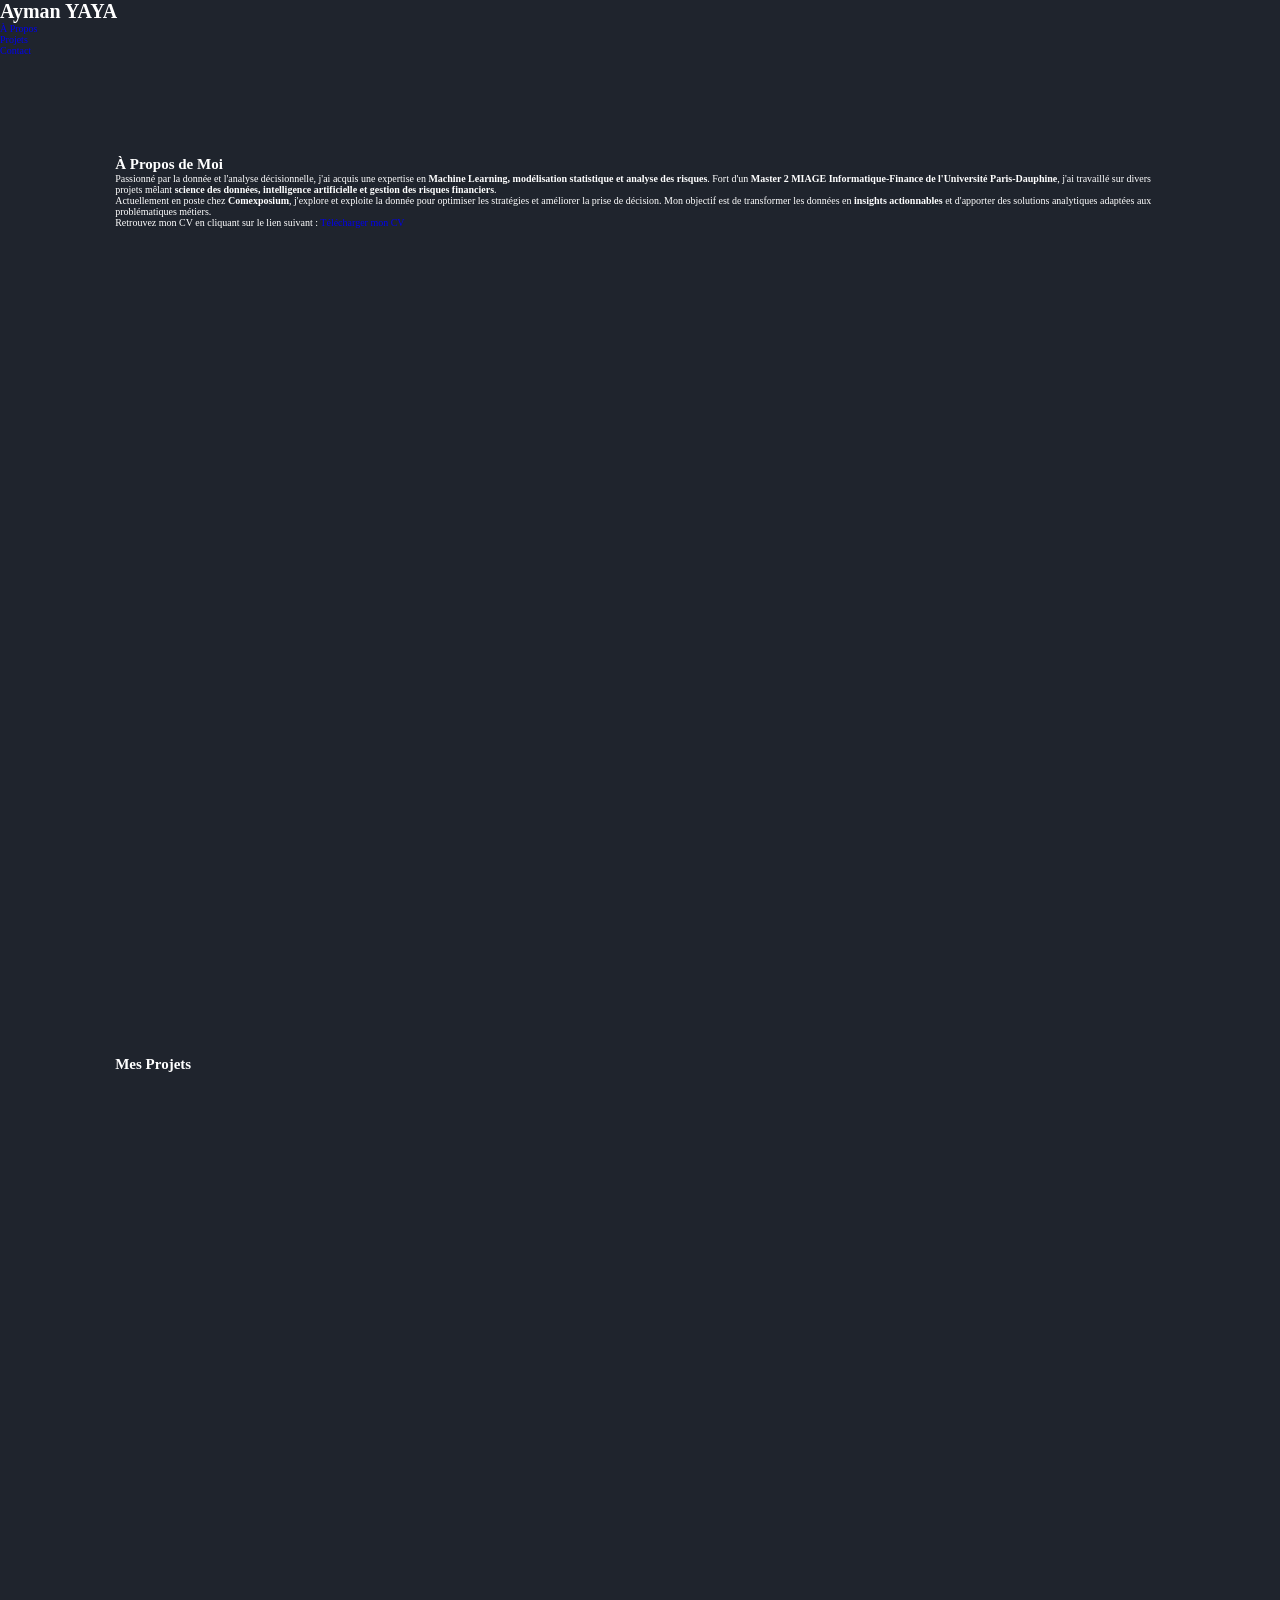
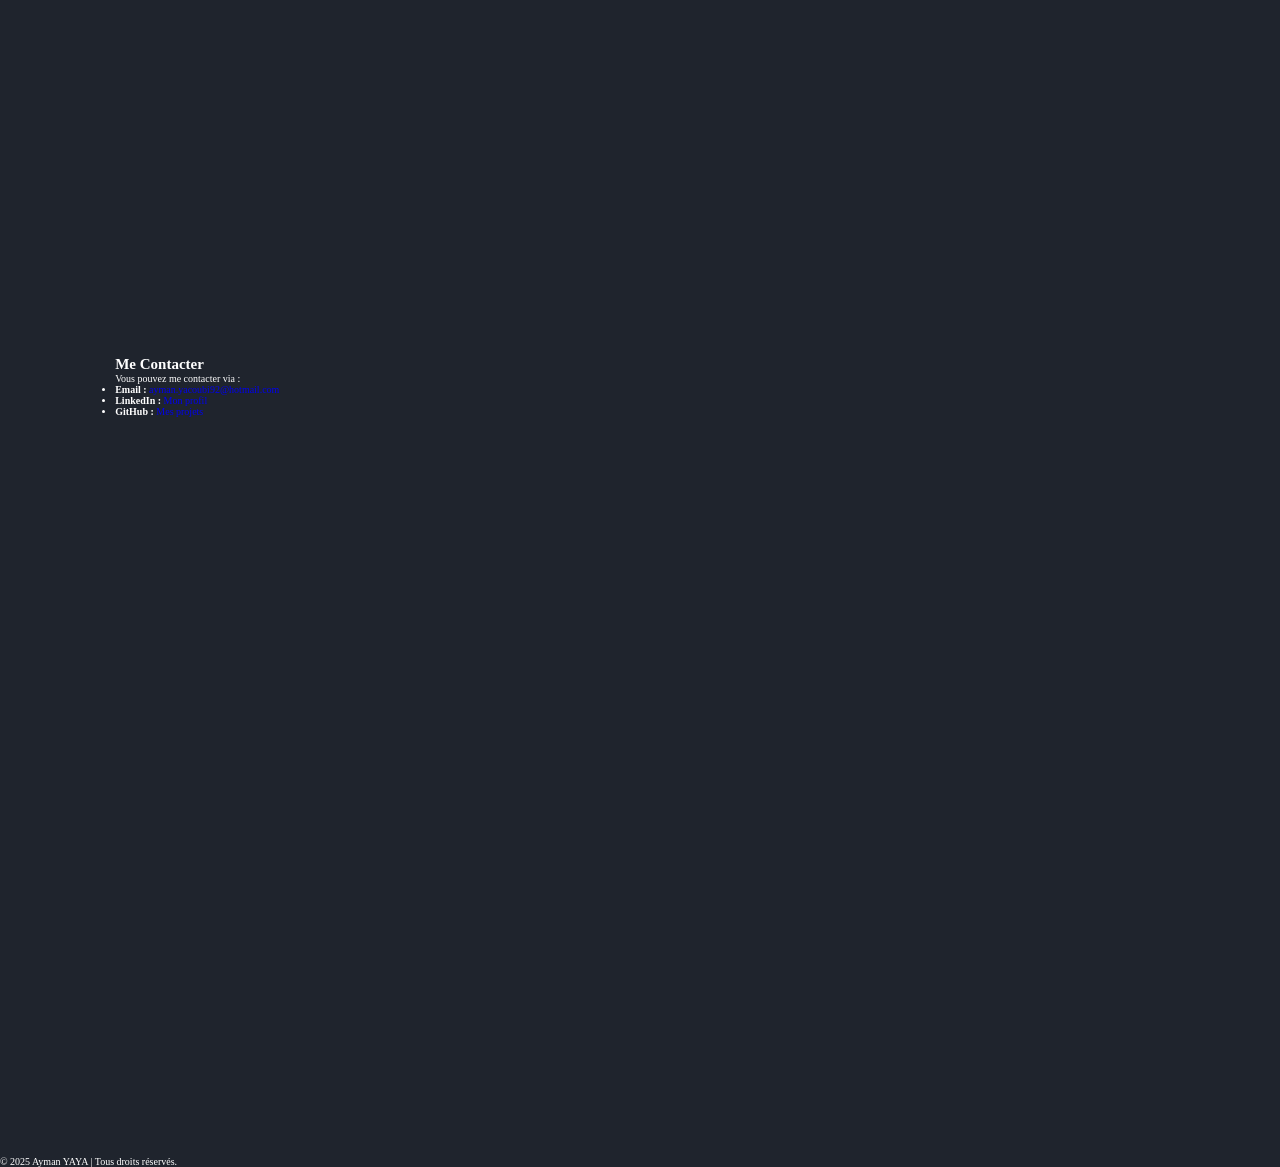
==== index.html @ 0bb65480 "ok" ====
<!DOCTYPE html>
<html lang="fr">
<head>
    <meta charset="UTF-8">
    <meta name="viewport" content="width=device-width, initial-scale=1.0">
    <title>Portfolio - Ayman YAYA</title>
    <link rel="stylesheet" href="style.css">
</head>
<body>

    <!-- En-tête -->
    <header>
        <h1>Ayman YAYA</h1>
        <nav>
            <ul>
                <li><a href="#about">À Propos</a></li>
                <li><a href="#projects">Projets</a></li>
                <li><a href="#contact">Contact</a></li>
            </ul>
        </nav>
    </header>

   <!-- Section À Propos -->
<section id="about">
    <h2>À Propos de Moi</h2>
    <p>
        Passionné par la donnée et l'analyse décisionnelle, j'ai acquis une expertise en 
        <strong>Machine Learning, modélisation statistique et analyse des risques</strong>. 
        Fort d'un <strong>Master 2 MIAGE Informatique-Finance de l'Université Paris-Dauphine</strong>, 
        j'ai travaillé sur divers projets mêlant 
        <strong>science des données, intelligence artificielle et gestion des risques financiers</strong>.
    </p>
    <p>
        Actuellement en poste chez <strong>Comexposium</strong>, j'explore et exploite la donnée pour 
        optimiser les stratégies et améliorer la prise de décision.
        Mon objectif est de transformer les données en <strong>insights actionnables</strong> et 
        d'apporter des solutions analytiques adaptées aux problématiques métiers.
    </p>
    <p>Retrouvez mon CV en cliquant sur le lien suivant :
        <a href="assets/cv/RESUME Risk Finance AYMAN.pdf" target="_blank">Télécharger mon CV</a>
    </p>
     
</section>


    <!-- Section Projets -->
    <section id="projects">
        <h2>Mes Projets</h2>
        <div class="projects-container" id="projects-list">
            <!-- Les projets seront ajoutés dynamiquement via script.js -->
        </div>
    </section>

    <!-- Section Contact -->
    <section id="contact">
        <h2>Me Contacter</h2>
        <p>Vous pouvez me contacter via :</p>
        <ul>
            <li><strong>Email :</strong> <a href="mailto:ayman.yaya@example.com">ayman.yacoubi92@hotmail.com</a></li>
            <li><strong>LinkedIn :</strong> <a href="https://www.linkedin.com/in/yayaa" target="_blank">Mon profil</a></li>
            <li><strong>GitHub :</strong> <a href="https://github.com/AymanYAYA" target="_blank">Mes projets</a></li>
        </ul>
    </section>

    <!-- Pied de page -->
    <footer>
        <p>© 2025 Ayman YAYA | Tous droits réservés.</p>
    </footer>

    <script src="script.js"></script>
</body>
</html>
---- style.css ----
*{
    box-sizing: border-box;
    margin: 0;
    padding: 0;
    text-decoration: none;
    scroll-behavior: smooth;
}



:root{
    --bg-color:#1f242d;
    --second-bg-color:#323946;
    --text-color:#fff;
    --main-color:#0ef;
}

html{
    font-size: 62.5%;
    overflow-x: hidden;
}

body{
    background: var(--bg-color);
    color: var(--text-color);
}

section{
    min-height: 100vh;
    padding: 10rem 9% 2rem;
}

.header{
    position: fixed;
    top:0;
    left: 0;
    width: 100%;
    padding: 2rem 9%;
    background: var(--bg-color);
    display: flex;
    justify-content: space-between;
    align-items: center;
    z-index: 100;
}

.header.sticky{
    border-bottom: .1rem solid rgba(0,0,0,.2);
}

.logo{
    font-size: 2.5rem;
    color: var(--text-color);
    font-weight: 600;
    cursor: default;
}

.navbar a{
    font-size: 1.7rem;
    color: var(--text-color);
    margin-left: 4rem;
    transition: .3s;
}

.navbar a:hover,
.navbar a.active{
    color: var(--main-color);
}

#menu-icon{
    font-size: 3.6rem;
    color:var(--text-color);
    display: none;
    cursor: pointer;
}

.home{
    display: flex;
    justify-content: center;
    align-items: center;
}

.home-img img{
    width: 35vw;
}

.home-content h3 {
    font-size: 3.2rem;
    font-weight: 700;
}

.home-content h3:nth-of-type(2) {
    margin-bottom: 2rem;
}

.home-content h1 {
    font-size: 5.6rem;
    font-weight: 700;
    line-height: 1.3;
    color: #0ef;
}

span{
    color: var(--main-color);
}

.home-content p{
    font-size: 1.6rem;
}

.social-media a
{
    display: inline-flex;
    justify-content: center;
    align-items: center;
    width: 4rem;
    height: 4rem;
    width: 4rem;
    height: 4rem;
    background: transparent;
    border: .2rem solid var(--main-color);
    border-radius: 50%;
    font-size: 2rem;
    color: var(--main-color);
    margin: 3rem 1.5rem 3rem 0;
}
.social-media a box-icon{
    color: var(--main-color);
}

.social-media a:hover{
    background-color: var(--main-color);
    color: var(--second-bg-color);
    box-shadow: 0 0 1rem var(--main-color);
}

.btn{
    display: inline-block;
    padding: 1rem 2.8rem;
    background: var(--main-color);
    border-radius: 4rem;
    box-shadow: 0 0 1rem var(--main-color);
    font-size: 1.6rem;
    color: var(--second-bg-color);
    letter-spacing: .1rem;
    font-weight: 600;
    transition: 0.5s ease;
}

.btn:hover{
    box-shadow: none;
}

.about{
    display: flex;
    justify-content: center;
    align-items: center;
    gap: 2rem;
    background: var(--second-bg-color);
}

.about-img img{
    width: 35vw;
}

.heading{
    text-align: center;
    font-size: 4.5rem;
}

.about-content h2{
    text-align: left;
    line-height: 1.2;
}

.about-content h3{
    font-size: 2.6rem;
}

.about-content p{
font-size: 1.6rem;
margin: 2rem 0 3rem;
}

.services-container{
    display: flex;
    justify-content: center;
    align-items: center;
    flex-wrap: wrap;
    gap: 2rem;
}

.services-container .services-box{
    flex: 1 1 30rem;
    background: var(--second-bg-color);
    padding: 3rel 2rem 4rem;
    border-radius: 2rem;
    text-align: center;
    border: .2rem solid var(--bg-color);
    transition: .5s ease;
}

.services-container .services-box:hover{
border-color:var(--main-color) ;
transform: scale(1.02);
}


.services-box i{
    font-size: 7rem;
    color: var(--main-color);
    
}

.services-box h3{
    font-size: 2.6rem;
}

.services-box p{
    font-size: 1.6rem;
    margin: 1rem 0 3rem;
}

.portfolio {
    background: var(--second-bg-color);
display: flex;
justify-content: center;
align-items: center;flex-direction: column;
}
.portfolio-item {

    margin-bottom: 60px;

  
}
.pdf-link {
    color: #3498db; /* Couleur bleue */
}




.portfolio h2{
    margin-bottom: 4rem;
}

.portfolio-container{
    display: flex;
    text-align: center;
    justify-content: center;
    align-items: center;
    flex-direction: column;
    font-family: 'Times New Roman';
    font-size: 16px;
    width: 750px;
    
    
}

.portfolio-container .text-project{

    font-size: 50px;
    
    
}

.portfolio-container .portfolio-box{
    position: relative;
    border-radius: 2rem;
    box-shadow: 0 0 1rem var(--bg-color);
    overflow: hidden;
    display: flex;
}

.portfolio-box img{
    width: 100%;
    transition: .5s ease;
}

.portfolio-box:hover img{
    transform: scale(1.1);
}

.portfolio-box .portfolio-layer{
    position: absolute;
    bottom: 0;
    left:0;
    width: 100%;
    height: 100%;
    background: linear-gradient(rgba(0,0,0,.1),var(--main-color));
    display: flex;
    justify-content: center;
    align-items: center;
    flex-direction: column;
    text-align: center;
    padding: 0 4rem;
    transform: translateY(100%);
    transition: .5s ease;
}

.portfolio-box:hover .portfolio-layer{
    transform: translateY(0);
}

.portfolio-layer h4{
font-size: 3rem;
}

.portfolio-layer p {
    font-size: 1.5rem;
    margin: .3rem 0 1rem ;
}

.portfolio-layer a {
    display: inline-flex;
    justify-content: center;
    align-items: center;
    width: 5rem;
    height: 5rem;
    background: var(--text-color);
    border-radius: 50%;
}

.portfolio-layer a i{
    font-size: 2rem;
    color: var(--second-bg-color);
}



.contact h2{
    margin-bottom: 3rem;
}

.contact form{
    max-width: 100rem;
    margin: 1rem auto;
    text-align: center;
    margin-bottom: 3rem;
}

.contact form .input-box{
    display: flex;
    justify-content: space-between;
    flex-wrap: wrap;
    flex-direction: row;

}

.input-box .input-space{
    width: 49%;
    height: 100%;
    margin-bottom: 1rem;
    margin: 1px;
}
/* .error{
    border:solid 1px #e62525;
} */
.input-box .input-space .item{
   width: 100%;  
   margin-left: 0px;
   border:solid 1px #0ef;
}
.input-box textarea{
   border:solid 1px #0ef;

}

.input-space .item.error{
    border-color: #e62525;
}
.input-box textarea.error{
    border-color: #e62525;
}

.input-space .error .error-text{
    display: block;
}

.error-text {
    color: #e62525;
    margin: 2px;
    display: none;
}
 
/* .input-box .input-space #email,#subject,#phone,#name{
    width: 100%;  
    margin-left: 0px;
    border:solid 1px #0ef;
 } */




.contact form .input-box input,
.contact form textarea{
    width: 100%;
    padding: 1.5rem;
    font-size: 1.5rem;
    color: var(--text-color);
    background: var(--second-bg-color);
    border-radius: .8rem;
    margin: .7rem 0;
}

.contact form .input-box input{
    width: 49%;
}

.contact form textarea{
    resize: none;
}

.contact form .btn{
    margin-top:2rem ;
    cursor: pointer;
}



.footer{
    display: flex;
    justify-content: space-between;
    align-items: center;
    flex-wrap: wrap;
    padding: 2rem 9%;
    background: var(--second-bg-color);

}

.footer-text{
    font-size: 1.6rem;
}

.footer-iconTop a{
display: inline-flex;
justify-content: center;
align-items: center;
padding: .8rem;
background: var(--main-color);
border-radius: .8rem;
transition: .5s ease;
}

.footer-iconTop a:hover{
box-shadow: 0 0 1rem var(--main-color);
}


.footer-iconTop a i{
    font-size: 2.4rem;
    color: var(--second-bg-color);
}

@media (max-width: 991px) {
    .header{
        padding: 2rem 3%;
    }
    section{
        padding: 10rem 3% 2rem;
    }
    .footer{
        padding: 2rem;
    }
}

@media (max-width:768px){
    #menu-icon{
        display: block;
    }
    .navbar{
        position: absolute;
        top: 100%;
        left: 0;
        width: 100%;
        padding: 1rem 3%;
        background: var(--bg-color);
        border-top: .1rem solid rgba(0, 0, 0, .2);
        box-shadow: 0.5rem 1rem rbga(0,0,0,.2);
        display: none;
    }

    .navbar.active{
        display:block ;
    }

    .navbar a{
        display: block;
        font-size: 2rem;
        margin: 3rem 0;
    }
}

@media (max-width:600px) {
    .title-language{
        display: none;
    }
    
}

/* dada */

/* Ajout des styles pour les petits écrans (max-width: 480px) */
@media (max-width: 480px) {
    .header {
        padding: 1rem 2%;
    }
    
    .logo {
        font-size: 2rem;
    }
    
    .navbar a {
        font-size: 1.5rem;
        margin-left: 2rem;
    }
    
    #menu-icon {
        font-size: 2.8rem;
    }
    
    .home-img img {
        width: 50vw;
    }
    
    .home-content h3 {
        font-size: 2rem;
    }
    
    .home-content h1 {
        font-size: 4rem;
    }
    
    .home-content p {
        font-size: 1.4rem;
    }
    
    .social-media a {
        width: 3rem;
        height: 3rem;
        font-size: 1.4rem;
        margin: 2rem 0.5rem;
    }
    
    .btn {
        padding: 0.8rem 1.6rem;
        font-size: 1.4rem;
    }
    
    .about {
        flex-direction: column;
        text-align: center;
    }
    
    .about-img img {
        width: 70vw;
    }
    
    .services-container .services-box {
        flex: 1 1 100%;
    }
    
    .portfolio-container {
        width: 100%;
        padding: 0 1rem;
    }
    
    .portfolio-container .text-project {
        font-size: 1.8rem;
    }
    
    .portfolio-layer h4 {
        font-size: 1.8rem;
    }
    
    .portfolio-layer p {
        font-size: 1.2rem;
    }
    
    .contact form .input-box input,
    .contact form textarea {
        padding: 1rem;
    }
    
    .contact form .input-box input {
        width: 100%;
    }
    
    .footer {
        flex-direction: column;
        text-align: center;
        padding: 1.5rem 2%;
    }
    
    .footer-text {
        font-size: 1.4rem;
    }
    
    .footer-iconTop a {
        font-size: 1.8rem;
        padding: 0.6rem;
    }
}
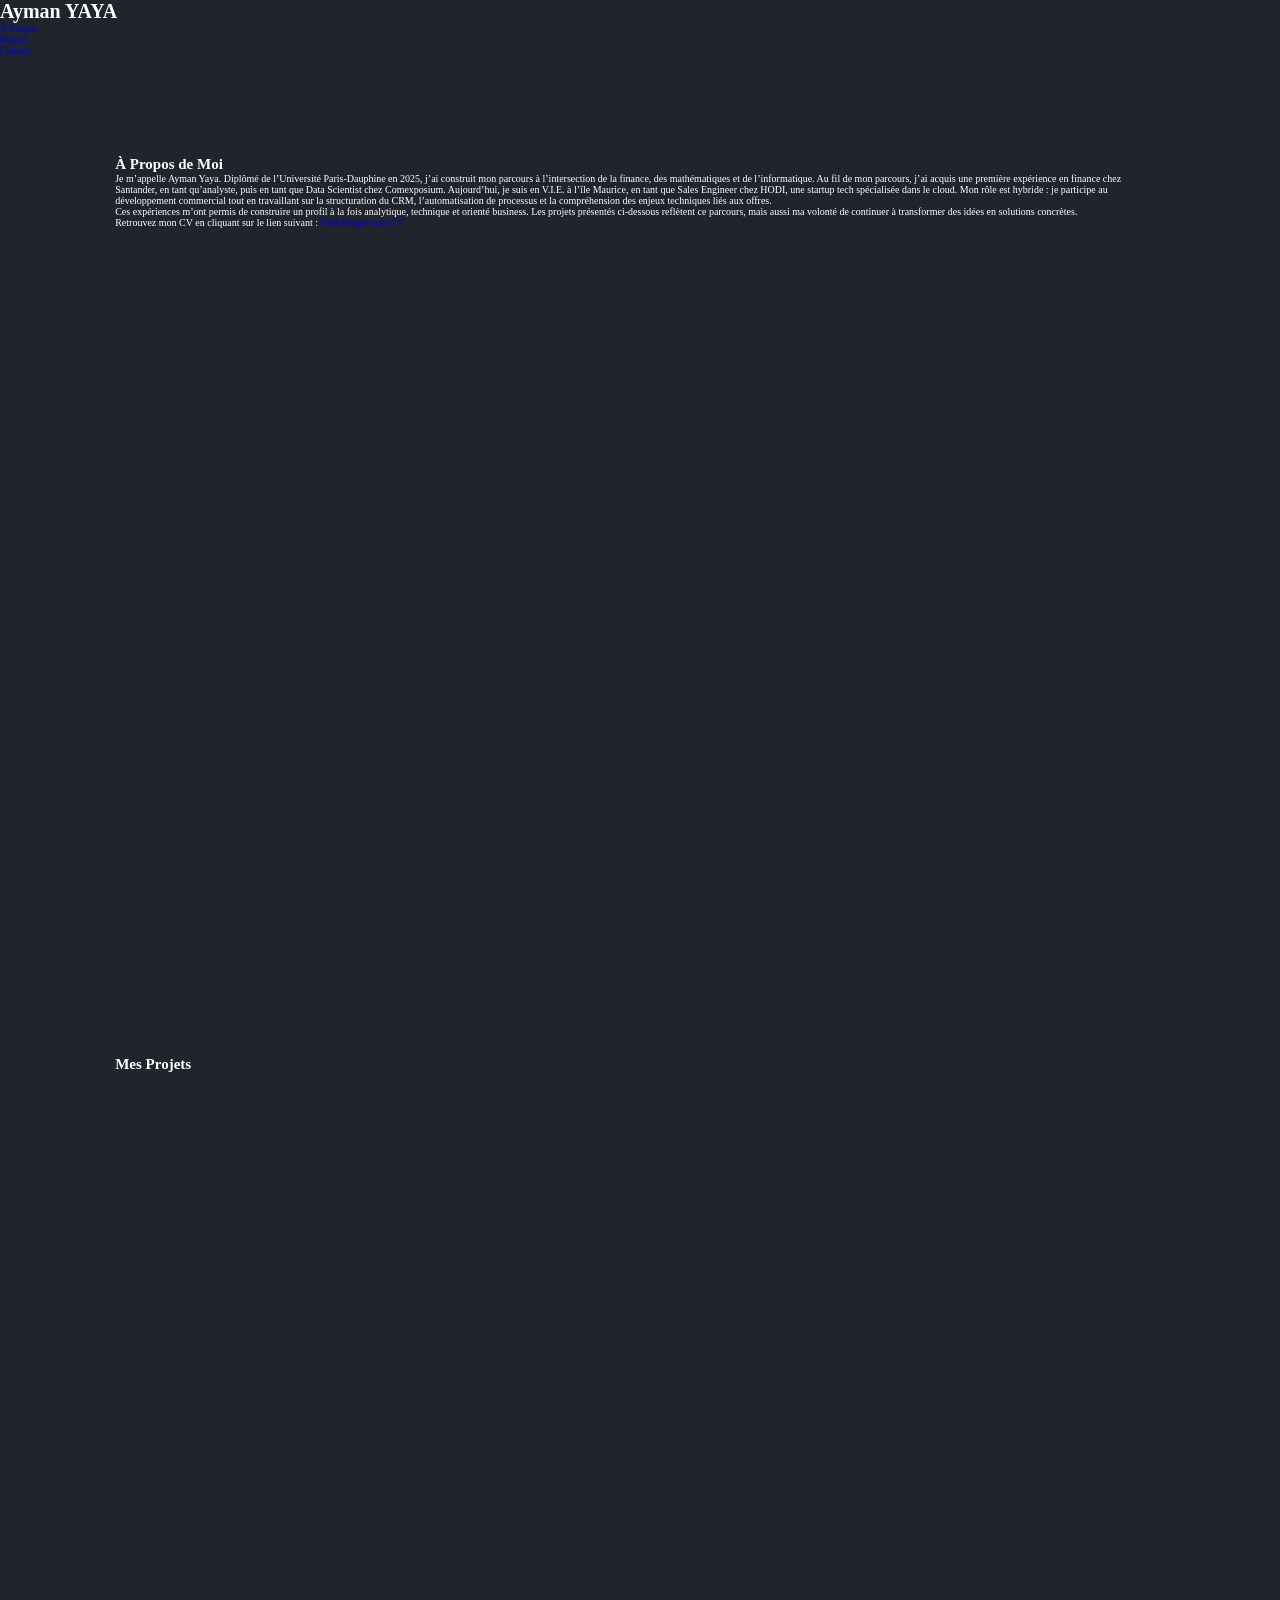
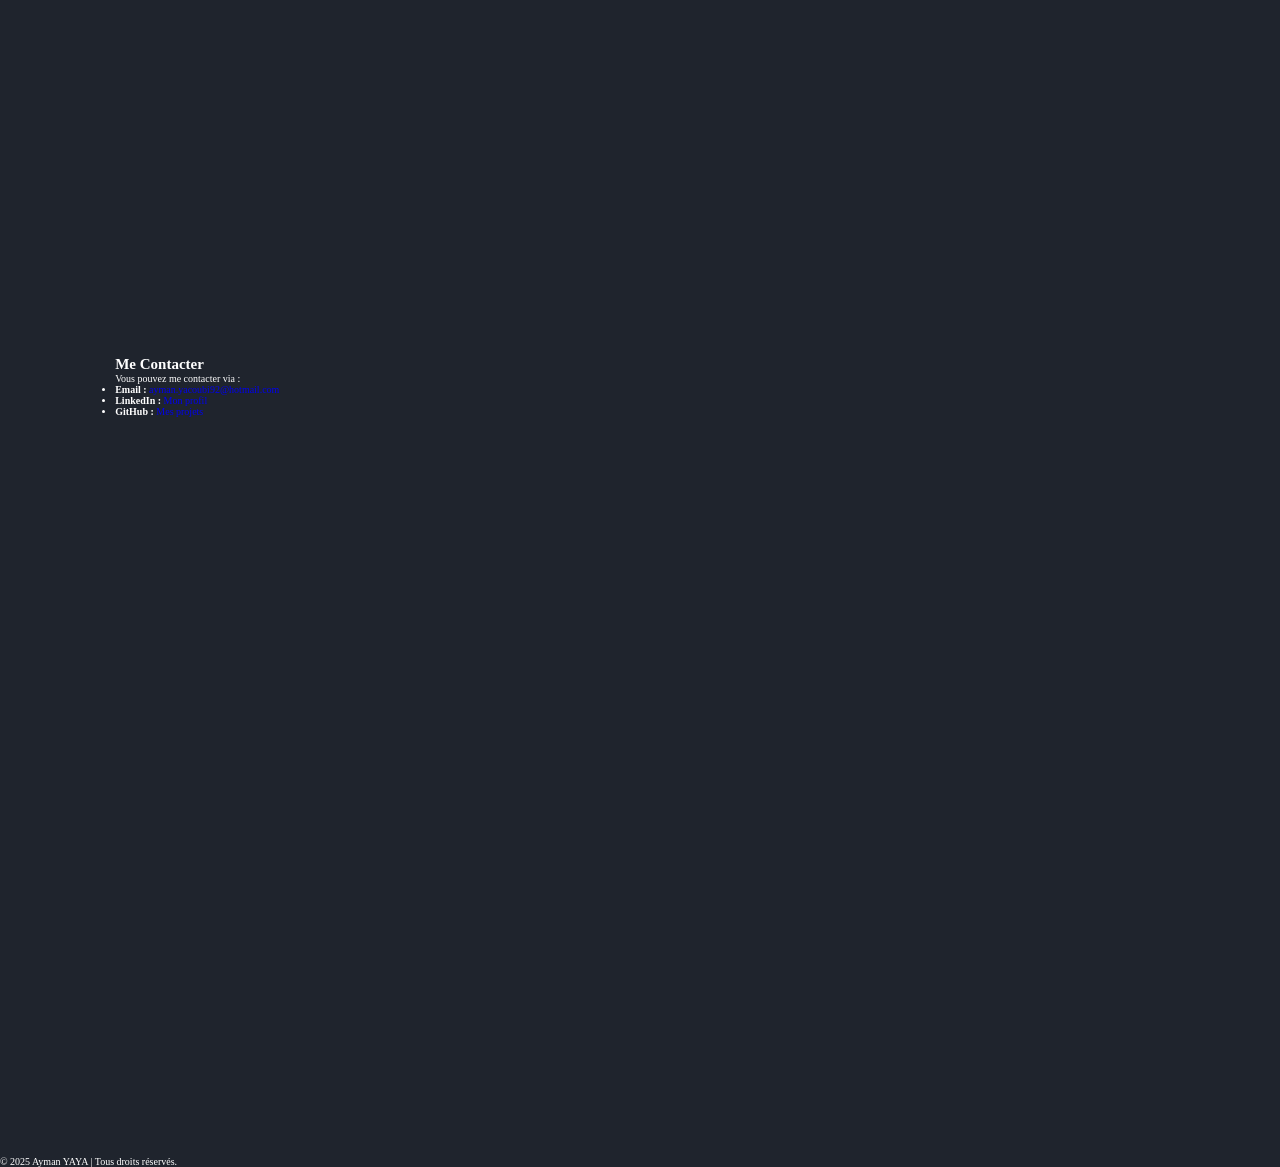
==== commit a5fbf2ba: "Revise 'About Me' section in index.html Updated personal introduction and professional experience de" ====
--- a/index.html
+++ b/index.html
@@ -24,17 +24,12 @@
 <section id="about">
     <h2>À Propos de Moi</h2>
     <p>
-        Passionné par la donnée et l'analyse décisionnelle, j'ai acquis une expertise en 
-        <strong>Machine Learning, modélisation statistique et analyse des risques</strong>. 
-        Fort d'un <strong>Master 2 MIAGE Informatique-Finance de l'Université Paris-Dauphine</strong>, 
-        j'ai travaillé sur divers projets mêlant 
-        <strong>science des données, intelligence artificielle et gestion des risques financiers</strong>.
+        Je m’appelle Ayman Yaya. Diplômé de l’Université Paris-Dauphine en 2025, j’ai construit mon parcours à l’intersection de la finance, des mathématiques et de l’informatique.
+        Au fil de mon parcours, j’ai acquis une première expérience en finance chez Santander, en tant qu’analyste, puis en tant que Data Scientist chez Comexposium.
+        Aujourd’hui, je suis en V.I.E. à l’île Maurice, en tant que Sales Engineer chez HODI, une startup tech spécialisée dans le cloud. Mon rôle est hybride : je participe au développement commercial tout en travaillant sur la structuration du CRM, l’automatisation de processus et la compréhension des enjeux techniques liés aux offres.
     </p>
     <p>
-        Actuellement en poste chez <strong>Comexposium</strong>, j'explore et exploite la donnée pour 
-        optimiser les stratégies et améliorer la prise de décision.
-        Mon objectif est de transformer les données en <strong>insights actionnables</strong> et 
-        d'apporter des solutions analytiques adaptées aux problématiques métiers.
+        Ces expériences m’ont permis de construire un profil à la fois analytique, technique et orienté business. Les projets présentés ci-dessous reflètent ce parcours, mais aussi ma volonté de continuer à transformer des idées en solutions concrètes.
     </p>
     <p>Retrouvez mon CV en cliquant sur le lien suivant :
         <a href="assets/cv/RESUME Risk Finance AYMAN.pdf" target="_blank">Télécharger mon CV</a>
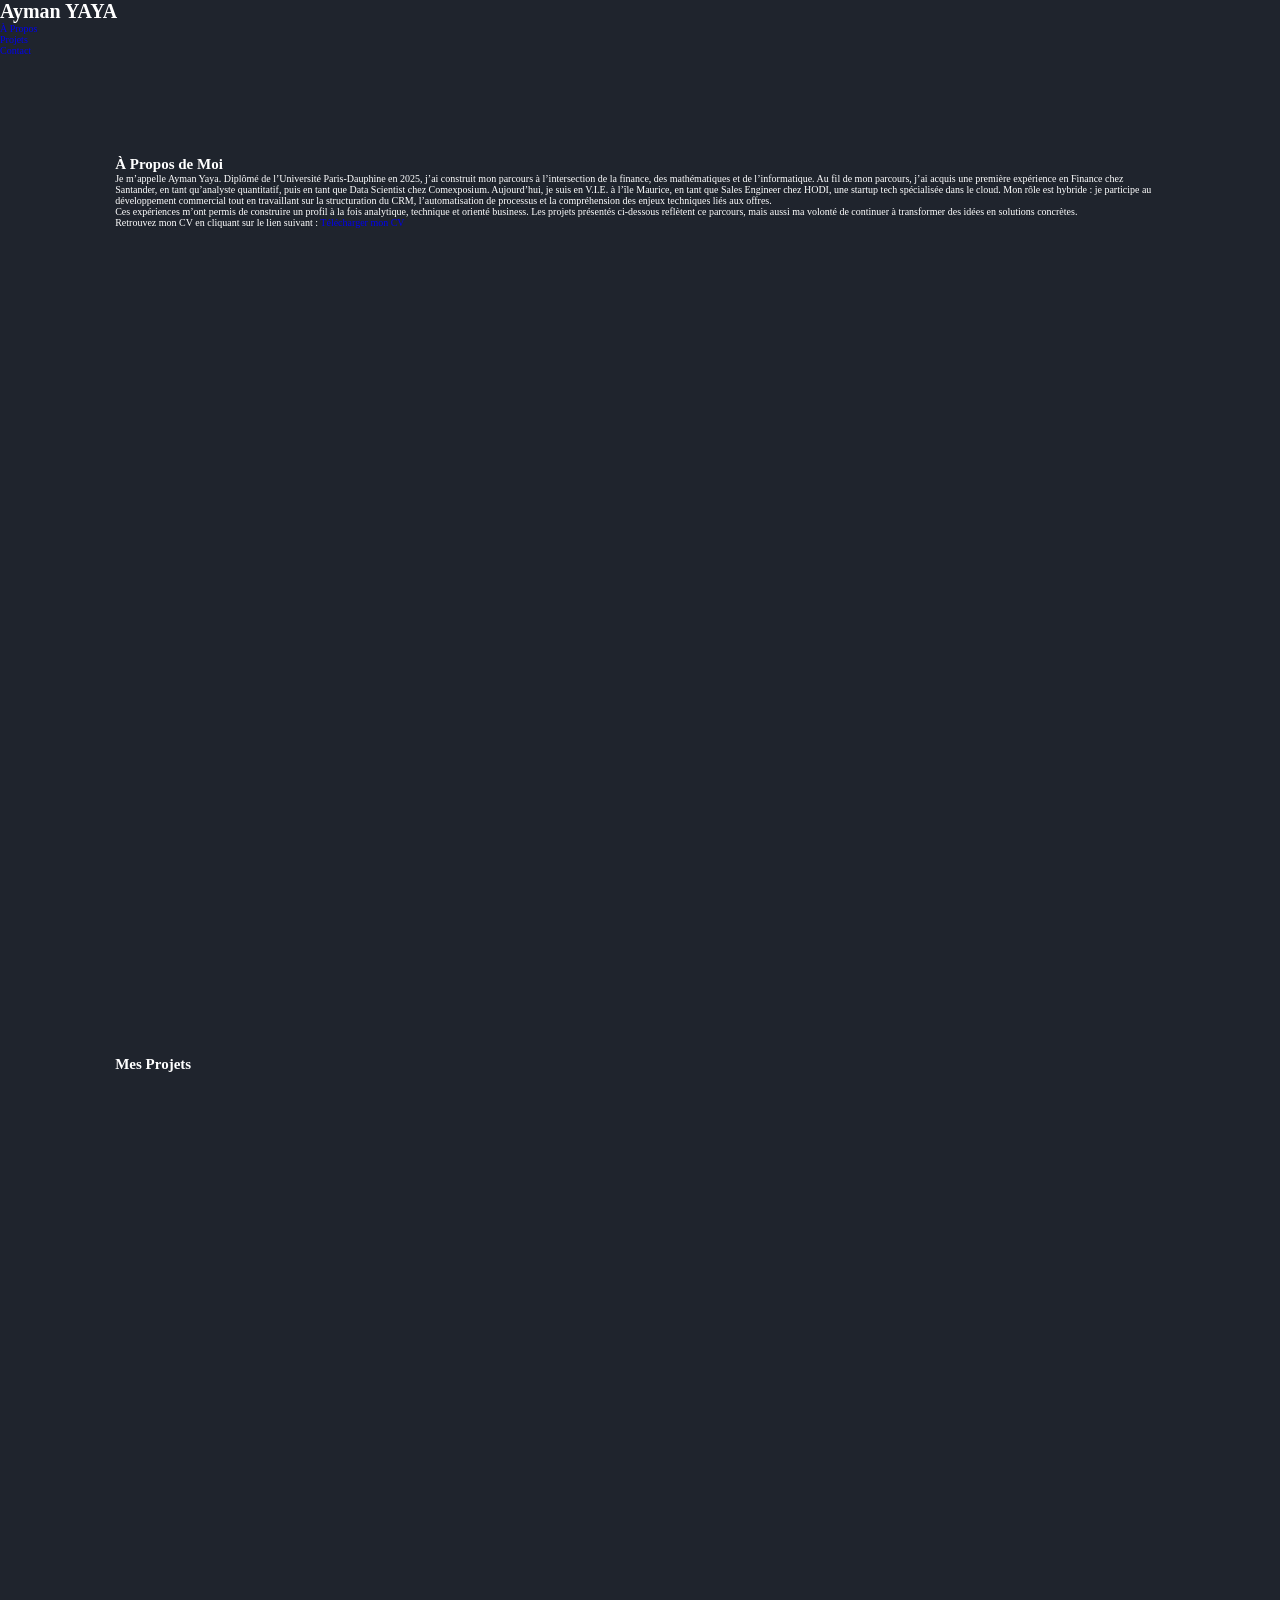
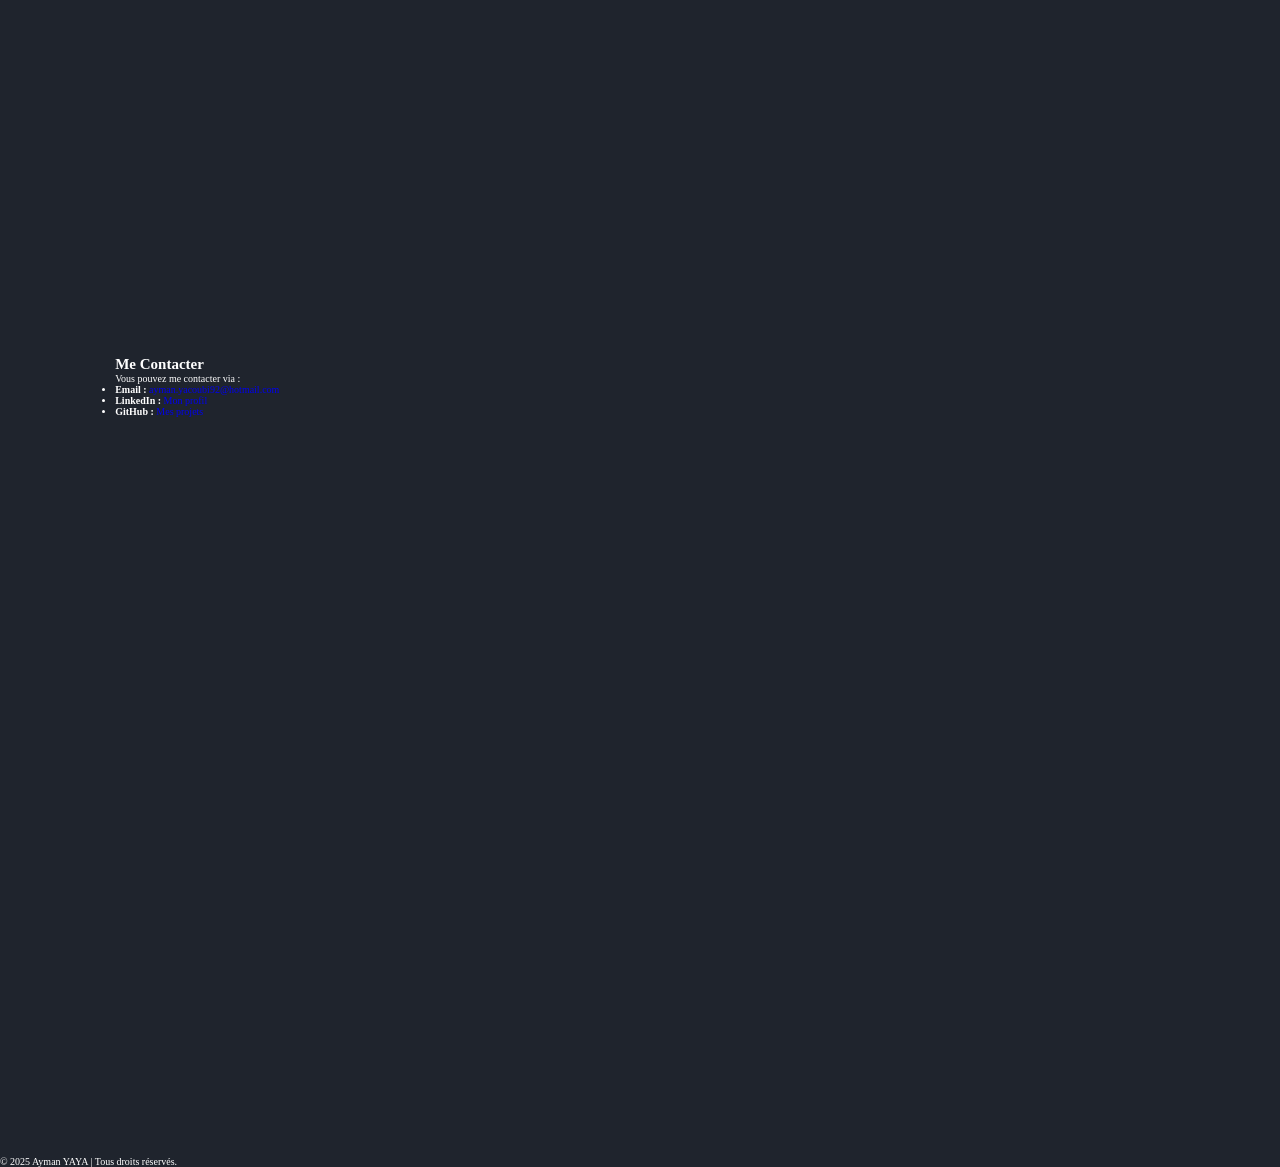
==== commit 544a7f28: "Correct capitalization and title in about section" ====
--- a/index.html
+++ b/index.html
@@ -25,7 +25,7 @@
     <h2>À Propos de Moi</h2>
     <p>
         Je m’appelle Ayman Yaya. Diplômé de l’Université Paris-Dauphine en 2025, j’ai construit mon parcours à l’intersection de la finance, des mathématiques et de l’informatique.
-        Au fil de mon parcours, j’ai acquis une première expérience en finance chez Santander, en tant qu’analyste, puis en tant que Data Scientist chez Comexposium.
+        Au fil de mon parcours, j’ai acquis une première expérience en Finance chez Santander, en tant qu’analyste quantitatif, puis en tant que Data Scientist chez Comexposium.
         Aujourd’hui, je suis en V.I.E. à l’île Maurice, en tant que Sales Engineer chez HODI, une startup tech spécialisée dans le cloud. Mon rôle est hybride : je participe au développement commercial tout en travaillant sur la structuration du CRM, l’automatisation de processus et la compréhension des enjeux techniques liés aux offres.
     </p>
     <p>
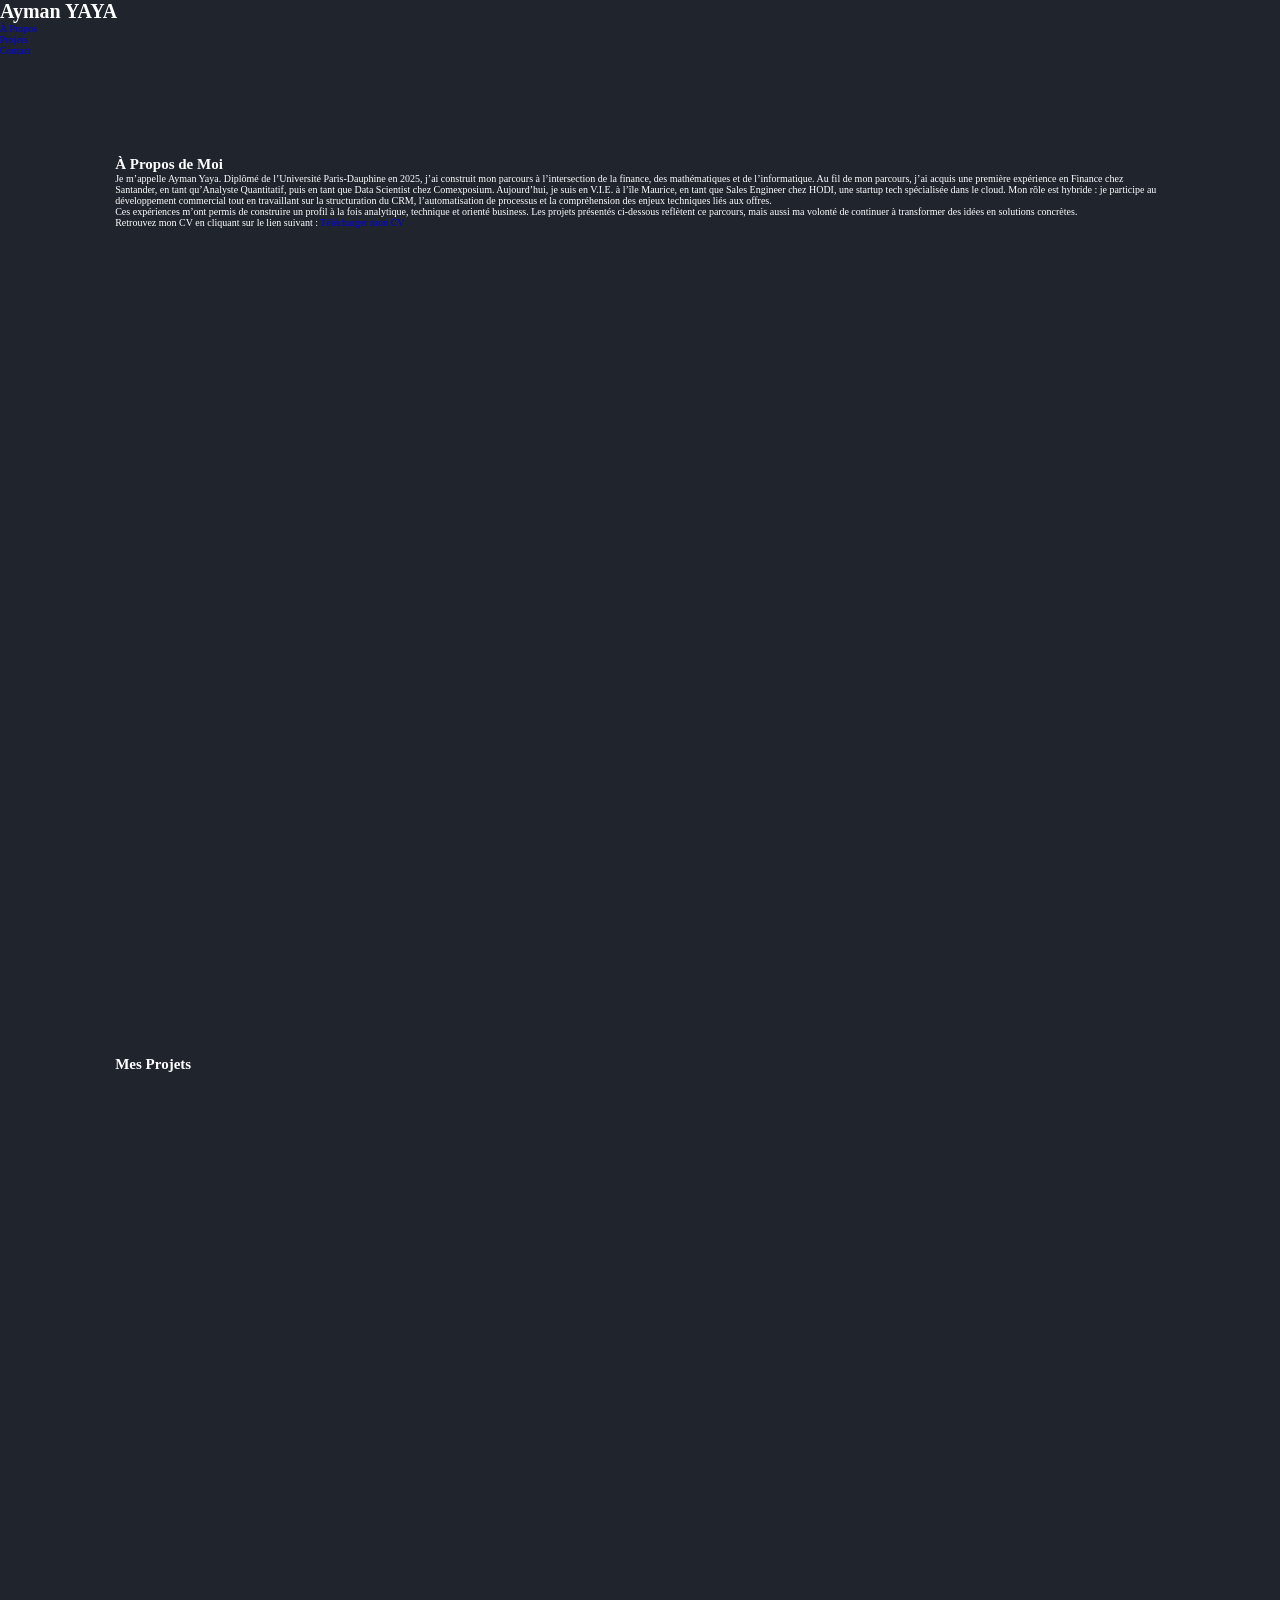
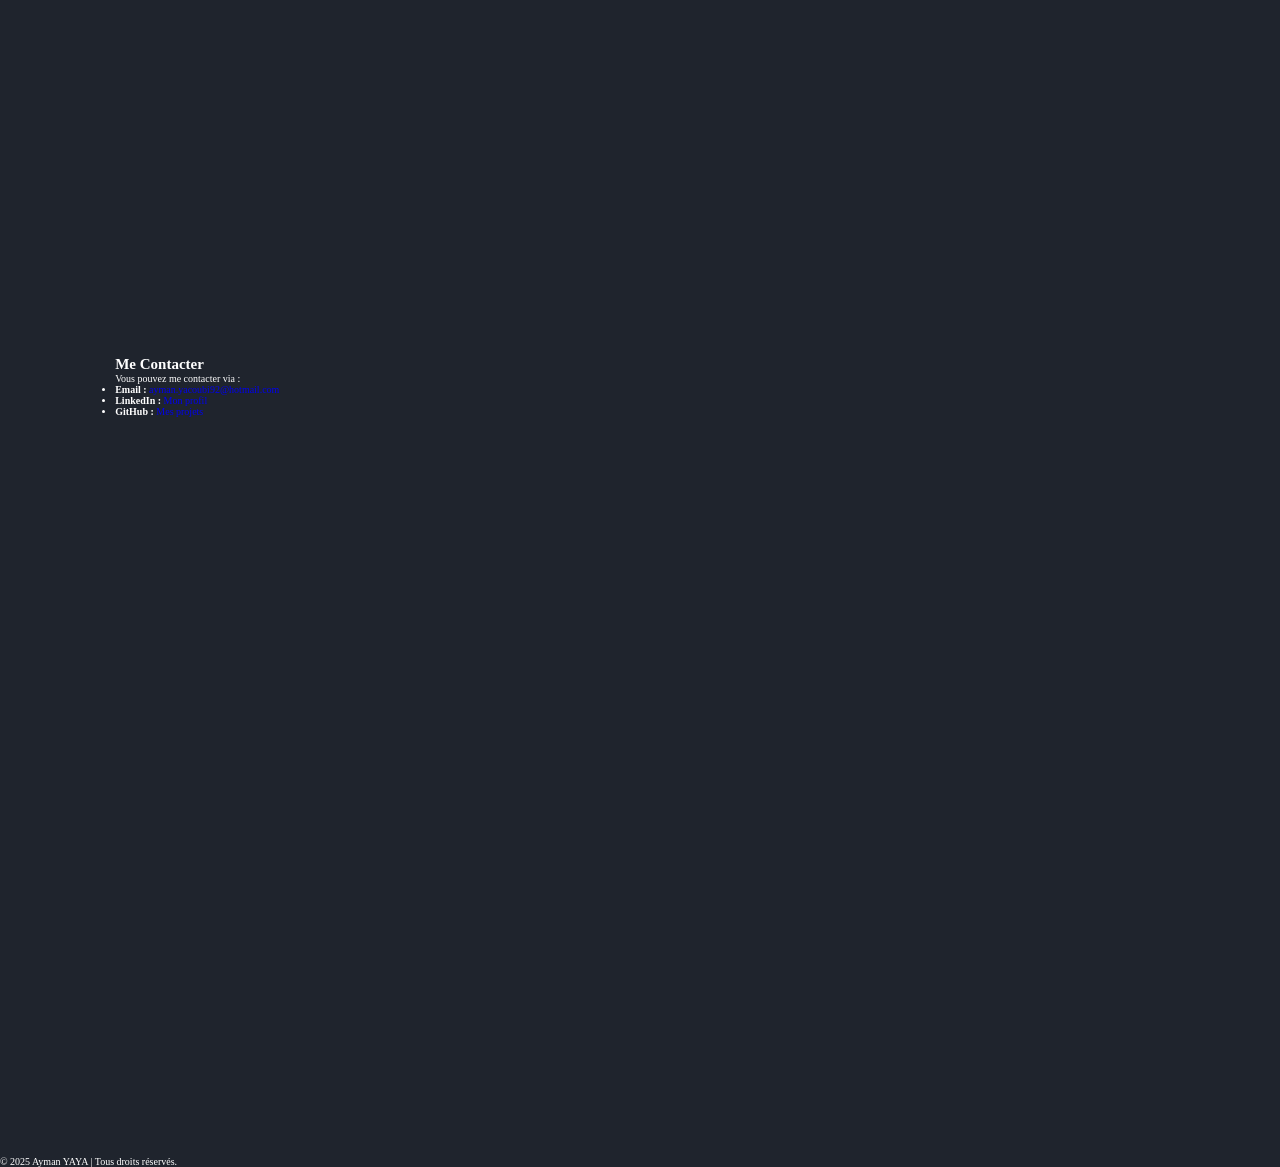
==== commit 706cf0e2: "Update index.html" ====
--- a/index.html
+++ b/index.html
@@ -25,7 +25,7 @@
     <h2>À Propos de Moi</h2>
     <p>
         Je m’appelle Ayman Yaya. Diplômé de l’Université Paris-Dauphine en 2025, j’ai construit mon parcours à l’intersection de la finance, des mathématiques et de l’informatique.
-        Au fil de mon parcours, j’ai acquis une première expérience en Finance chez Santander, en tant qu’analyste quantitatif, puis en tant que Data Scientist chez Comexposium.
+        Au fil de mon parcours, j’ai acquis une première expérience en Finance chez Santander, en tant qu’Analyste Quantitatif, puis en tant que Data Scientist chez Comexposium.
         Aujourd’hui, je suis en V.I.E. à l’île Maurice, en tant que Sales Engineer chez HODI, une startup tech spécialisée dans le cloud. Mon rôle est hybride : je participe au développement commercial tout en travaillant sur la structuration du CRM, l’automatisation de processus et la compréhension des enjeux techniques liés aux offres.
     </p>
     <p>
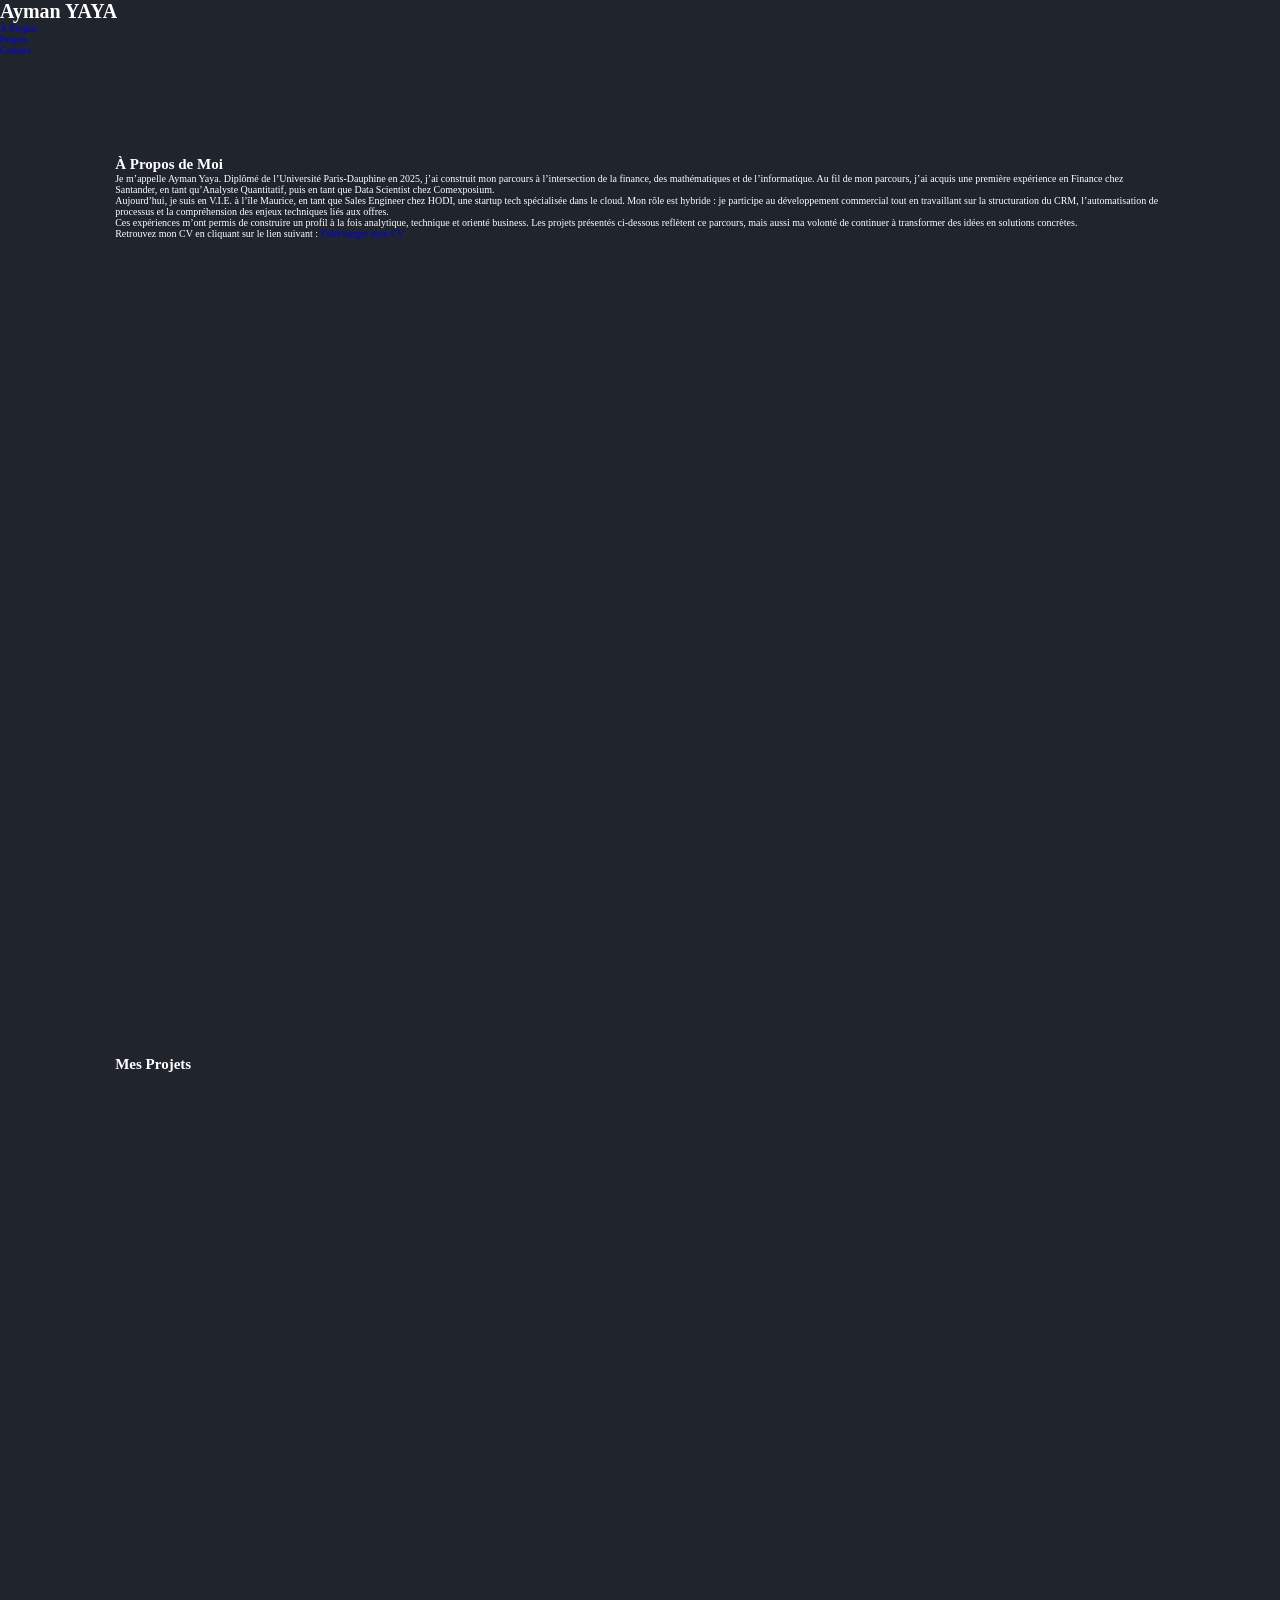
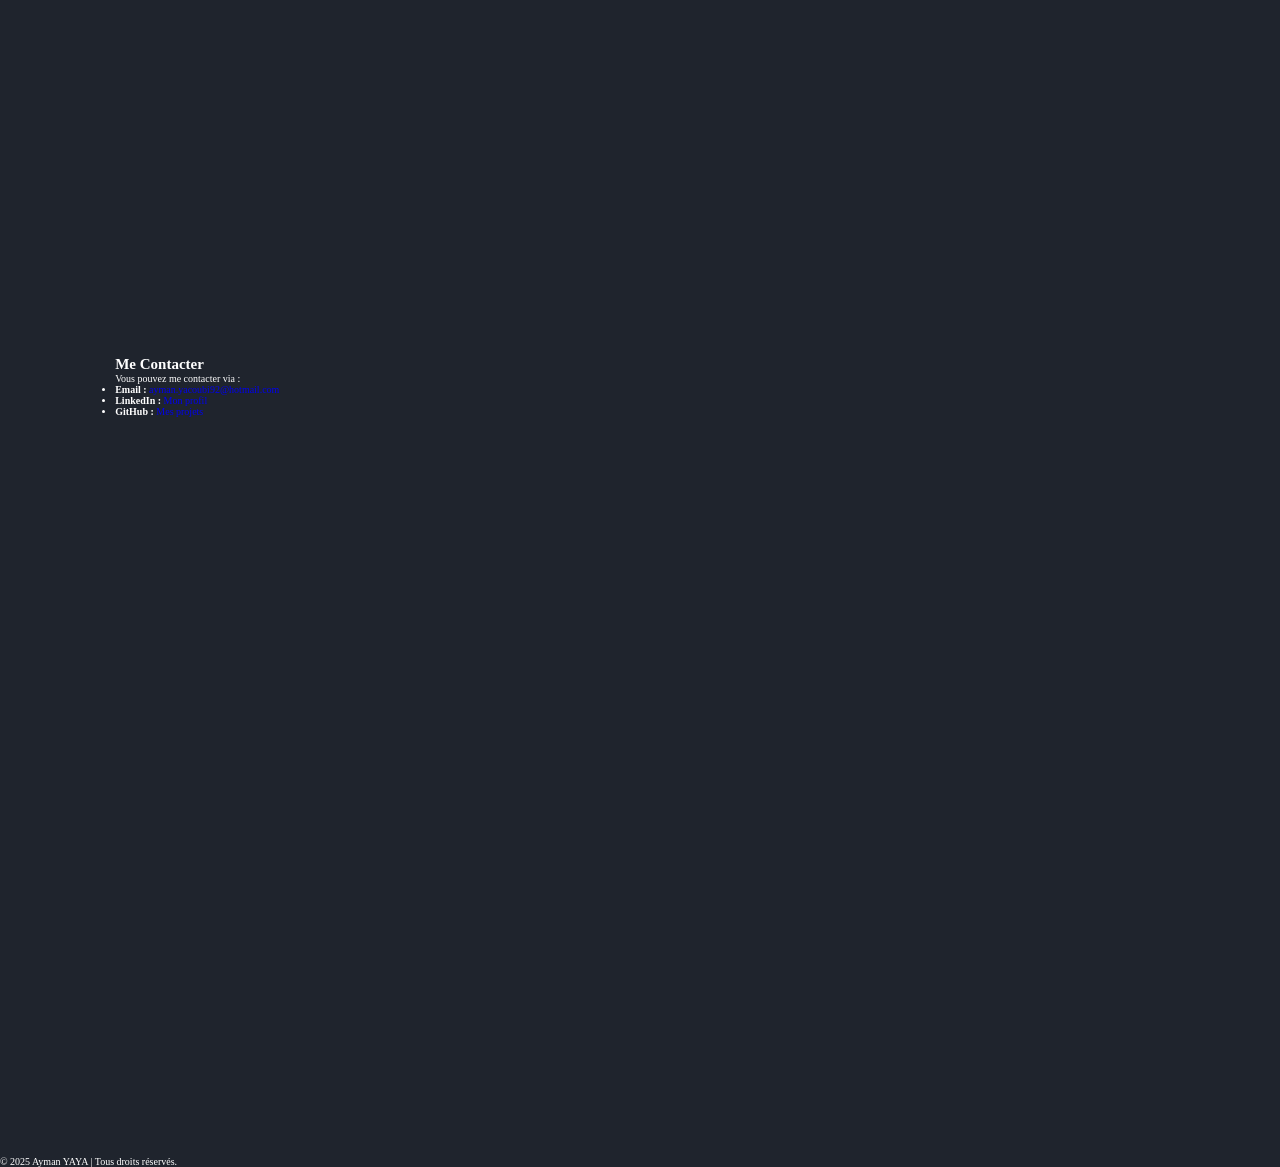
==== commit 8cae7d8e: "Split long paragraph into two for clarity Reformatted paragraph for better readability." ====
--- a/index.html
+++ b/index.html
@@ -26,7 +26,10 @@
     <p>
         Je m’appelle Ayman Yaya. Diplômé de l’Université Paris-Dauphine en 2025, j’ai construit mon parcours à l’intersection de la finance, des mathématiques et de l’informatique.
         Au fil de mon parcours, j’ai acquis une première expérience en Finance chez Santander, en tant qu’Analyste Quantitatif, puis en tant que Data Scientist chez Comexposium.
-        Aujourd’hui, je suis en V.I.E. à l’île Maurice, en tant que Sales Engineer chez HODI, une startup tech spécialisée dans le cloud. Mon rôle est hybride : je participe au développement commercial tout en travaillant sur la structuration du CRM, l’automatisation de processus et la compréhension des enjeux techniques liés aux offres.
+    </p> 
+    <p>
+        Aujourd’hui, je suis en V.I.E. à l’île Maurice, en tant que Sales Engineer chez HODI, une startup tech spécialisée dans le cloud. 
+        Mon rôle est hybride : je participe au développement commercial tout en travaillant sur la structuration du CRM, l’automatisation de processus et la compréhension des enjeux techniques liés aux offres.
     </p>
     <p>
         Ces expériences m’ont permis de construire un profil à la fois analytique, technique et orienté business. Les projets présentés ci-dessous reflètent ce parcours, mais aussi ma volonté de continuer à transformer des idées en solutions concrètes.
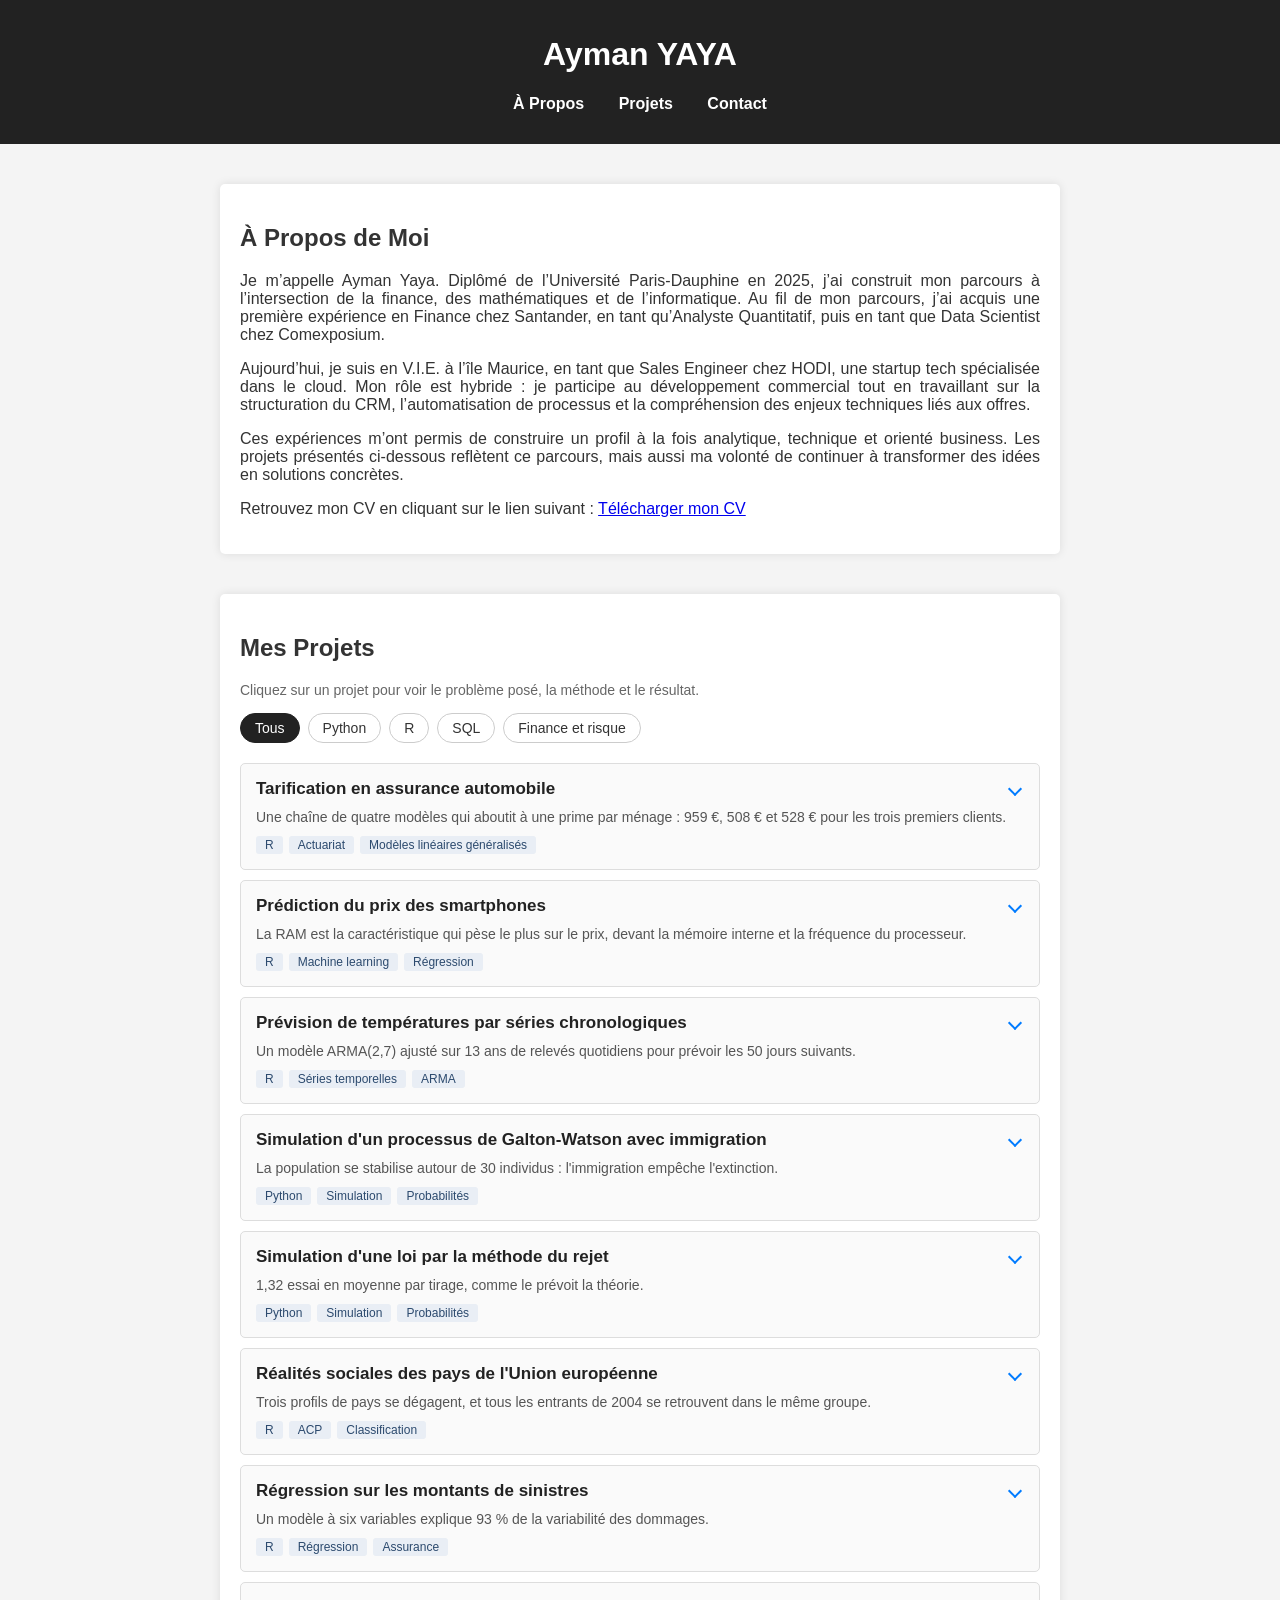
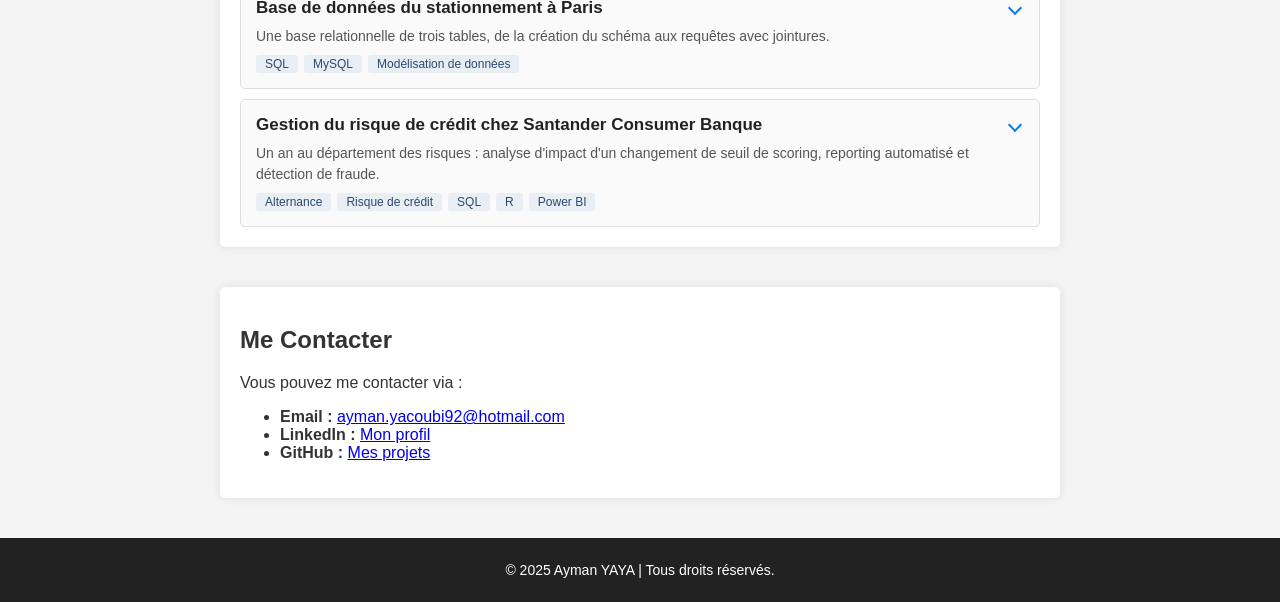
==== commit d242c49b: "Rework project cards: problem, method, result, tags and filters Co-Authored-By: Claude Opus 5.5 <nor" ====
--- a/index.html
+++ b/index.html
@@ -44,6 +44,8 @@
     <!-- Section Projets -->
     <section id="projects">
         <h2>Mes Projets</h2>
+        <p class="projects-intro">Cliquez sur un projet pour voir le problème posé, la méthode et le résultat.</p>
+        <div class="project-filters" id="project-filters" role="group" aria-label="Filtrer les projets"></div>
         <div class="projects-container" id="projects-list">
             <!-- Les projets seront ajoutés dynamiquement via script.js -->
         </div>
--- a/style.css
+++ b/style.css
@@ -1,602 +1,278 @@
-*{
-    box-sizing: border-box;
-    margin: 0;
-    padding: 0;
-    text-decoration: none;
-    scroll-behavior: smooth;
-}
-
-
-
-:root{
-    --bg-color:#1f242d;
-    --second-bg-color:#323946;
-    --text-color:#fff;
-    --main-color:#0ef;
-}
-
-html{
-    font-size: 62.5%;
-    overflow-x: hidden;
-}
-
-body{
-    background: var(--bg-color);
-    color: var(--text-color);
-}
-
-section{
-    min-height: 100vh;
-    padding: 10rem 9% 2rem;
-}
-
-.header{
-    position: fixed;
-    top:0;
-    left: 0;
-    width: 100%;
-    padding: 2rem 9%;
-    background: var(--bg-color);
-    display: flex;
-    justify-content: space-between;
-    align-items: center;
-    z-index: 100;
-}
-
-.header.sticky{
-    border-bottom: .1rem solid rgba(0,0,0,.2);
-}
-
-.logo{
-    font-size: 2.5rem;
-    color: var(--text-color);
-    font-weight: 600;
-    cursor: default;
-}
-
-.navbar a{
-    font-size: 1.7rem;
-    color: var(--text-color);
-    margin-left: 4rem;
-    transition: .3s;
-}
-
-.navbar a:hover,
-.navbar a.active{
-    color: var(--main-color);
-}
-
-#menu-icon{
-    font-size: 3.6rem;
-    color:var(--text-color);
-    display: none;
-    cursor: pointer;
-}
-
-.home{
-    display: flex;
-    justify-content: center;
-    align-items: center;
-}
-
-.home-img img{
-    width: 35vw;
-}
-
-.home-content h3 {
-    font-size: 3.2rem;
-    font-weight: 700;
-}
-
-.home-content h3:nth-of-type(2) {
-    margin-bottom: 2rem;
-}
-
-.home-content h1 {
-    font-size: 5.6rem;
-    font-weight: 700;
-    line-height: 1.3;
-    color: #0ef;
-}
-
-span{
-    color: var(--main-color);
-}
-
-.home-content p{
-    font-size: 1.6rem;
-}
-
-.social-media a
-{
-    display: inline-flex;
-    justify-content: center;
-    align-items: center;
-    width: 4rem;
-    height: 4rem;
-    width: 4rem;
-    height: 4rem;
-    background: transparent;
-    border: .2rem solid var(--main-color);
-    border-radius: 50%;
-    font-size: 2rem;
-    color: var(--main-color);
-    margin: 3rem 1.5rem 3rem 0;
-}
-.social-media a box-icon{
-    color: var(--main-color);
-}
-
-.social-media a:hover{
-    background-color: var(--main-color);
-    color: var(--second-bg-color);
-    box-shadow: 0 0 1rem var(--main-color);
-}
-
-.btn{
-    display: inline-block;
-    padding: 1rem 2.8rem;
-    background: var(--main-color);
-    border-radius: 4rem;
-    box-shadow: 0 0 1rem var(--main-color);
-    font-size: 1.6rem;
-    color: var(--second-bg-color);
-    letter-spacing: .1rem;
-    font-weight: 600;
-    transition: 0.5s ease;
-}
-
-.btn:hover{
-    box-shadow: none;
-}
-
-.about{
-    display: flex;
-    justify-content: center;
-    align-items: center;
-    gap: 2rem;
-    background: var(--second-bg-color);
-}
-
-.about-img img{
-    width: 35vw;
-}
-
-.heading{
-    text-align: center;
-    font-size: 4.5rem;
-}
-
-.about-content h2{
-    text-align: left;
-    line-height: 1.2;
-}
-
-.about-content h3{
-    font-size: 2.6rem;
-}
-
-.about-content p{
-font-size: 1.6rem;
-margin: 2rem 0 3rem;
-}
-
-.services-container{
-    display: flex;
-    justify-content: center;
-    align-items: center;
-    flex-wrap: wrap;
-    gap: 2rem;
-}
-
-.services-container .services-box{
-    flex: 1 1 30rem;
-    background: var(--second-bg-color);
-    padding: 3rel 2rem 4rem;
-    border-radius: 2rem;
-    text-align: center;
-    border: .2rem solid var(--bg-color);
-    transition: .5s ease;
-}
-
-.services-container .services-box:hover{
-border-color:var(--main-color) ;
-transform: scale(1.02);
-}
-
-
-.services-box i{
-    font-size: 7rem;
-    color: var(--main-color);
-    
-}
-
-.services-box h3{
-    font-size: 2.6rem;
-}
-
-.services-box p{
-    font-size: 1.6rem;
-    margin: 1rem 0 3rem;
-}
-
-.portfolio {
-    background: var(--second-bg-color);
-display: flex;
-justify-content: center;
-align-items: center;flex-direction: column;
-}
-.portfolio-item {
-
-    margin-bottom: 60px;
-
-  
-}
-.pdf-link {
-    color: #3498db; /* Couleur bleue */
-}
-
-
-
-
-.portfolio h2{
-    margin-bottom: 4rem;
-}
-
-.portfolio-container{
-    display: flex;
-    text-align: center;
-    justify-content: center;
-    align-items: center;
-    flex-direction: column;
-    font-family: 'Times New Roman';
-    font-size: 16px;
-    width: 750px;
-    
-    
-}
-
-.portfolio-container .text-project{
-
-    font-size: 50px;
-    
-    
-}
-
-.portfolio-container .portfolio-box{
-    position: relative;
-    border-radius: 2rem;
-    box-shadow: 0 0 1rem var(--bg-color);
-    overflow: hidden;
-    display: flex;
-}
-
-.portfolio-box img{
-    width: 100%;
-    transition: .5s ease;
-}
-
-.portfolio-box:hover img{
-    transform: scale(1.1);
-}
-
-.portfolio-box .portfolio-layer{
-    position: absolute;
-    bottom: 0;
-    left:0;
-    width: 100%;
-    height: 100%;
-    background: linear-gradient(rgba(0,0,0,.1),var(--main-color));
-    display: flex;
-    justify-content: center;
-    align-items: center;
-    flex-direction: column;
-    text-align: center;
-    padding: 0 4rem;
-    transform: translateY(100%);
-    transition: .5s ease;
-}
-
-.portfolio-box:hover .portfolio-layer{
-    transform: translateY(0);
-}
-
-.portfolio-layer h4{
-font-size: 3rem;
-}
-
-.portfolio-layer p {
-    font-size: 1.5rem;
-    margin: .3rem 0 1rem ;
-}
-
-.portfolio-layer a {
-    display: inline-flex;
-    justify-content: center;
-    align-items: center;
-    width: 5rem;
-    height: 5rem;
-    background: var(--text-color);
-    border-radius: 50%;
-}
-
-.portfolio-layer a i{
-    font-size: 2rem;
-    color: var(--second-bg-color);
-}
-
-
-
-.contact h2{
-    margin-bottom: 3rem;
-}
-
-.contact form{
-    max-width: 100rem;
-    margin: 1rem auto;
-    text-align: center;
-    margin-bottom: 3rem;
-}
-
-.contact form .input-box{
-    display: flex;
-    justify-content: space-between;
-    flex-wrap: wrap;
-    flex-direction: row;
-
-}
-
-.input-box .input-space{
-    width: 49%;
-    height: 100%;
-    margin-bottom: 1rem;
-    margin: 1px;
-}
-/* .error{
-    border:solid 1px #e62525;
-} */
-.input-box .input-space .item{
-   width: 100%;  
-   margin-left: 0px;
-   border:solid 1px #0ef;
-}
-.input-box textarea{
-   border:solid 1px #0ef;
-
-}
-
-.input-space .item.error{
-    border-color: #e62525;
-}
-.input-box textarea.error{
-    border-color: #e62525;
-}
-
-.input-space .error .error-text{
-    display: block;
-}
-
-.error-text {
-    color: #e62525;
-    margin: 2px;
-    display: none;
-}
- 
-/* .input-box .input-space #email,#subject,#phone,#name{
-    width: 100%;  
-    margin-left: 0px;
-    border:solid 1px #0ef;
- } */
-
-
-
-
-.contact form .input-box input,
-.contact form textarea{
-    width: 100%;
-    padding: 1.5rem;
-    font-size: 1.5rem;
-    color: var(--text-color);
-    background: var(--second-bg-color);
-    border-radius: .8rem;
-    margin: .7rem 0;
-}
-
-.contact form .input-box input{
-    width: 49%;
-}
-
-.contact form textarea{
-    resize: none;
-}
-
-.contact form .btn{
-    margin-top:2rem ;
-    cursor: pointer;
-}
-
-
-
-.footer{
-    display: flex;
-    justify-content: space-between;
-    align-items: center;
-    flex-wrap: wrap;
-    padding: 2rem 9%;
-    background: var(--second-bg-color);
-
-}
-
-.footer-text{
-    font-size: 1.6rem;
-}
-
-.footer-iconTop a{
-display: inline-flex;
-justify-content: center;
-align-items: center;
-padding: .8rem;
-background: var(--main-color);
-border-radius: .8rem;
-transition: .5s ease;
-}
-
-.footer-iconTop a:hover{
-box-shadow: 0 0 1rem var(--main-color);
-}
-
-
-.footer-iconTop a i{
-    font-size: 2.4rem;
-    color: var(--second-bg-color);
-}
-
-@media (max-width: 991px) {
-    .header{
-        padding: 2rem 3%;
-    }
-    section{
-        padding: 10rem 3% 2rem;
-    }
-    .footer{
-        padding: 2rem;
-    }
-}
-
-@media (max-width:768px){
-    #menu-icon{
-        display: block;
-    }
-    .navbar{
-        position: absolute;
-        top: 100%;
-        left: 0;
-        width: 100%;
-        padding: 1rem 3%;
-        background: var(--bg-color);
-        border-top: .1rem solid rgba(0, 0, 0, .2);
-        box-shadow: 0.5rem 1rem rbga(0,0,0,.2);
-        display: none;
-    }
-
-    .navbar.active{
-        display:block ;
-    }
-
-    .navbar a{
-        display: block;
-        font-size: 2rem;
-        margin: 3rem 0;
-    }
-}
-
-@media (max-width:600px) {
-    .title-language{
-        display: none;
-    }
-    
-}
-
-/* dada */
-
-/* Ajout des styles pour les petits écrans (max-width: 480px) */
-@media (max-width: 480px) {
-    .header {
-        padding: 1rem 2%;
-    }
-    
-    .logo {
-        font-size: 2rem;
-    }
-    
-    .navbar a {
-        font-size: 1.5rem;
-        margin-left: 2rem;
-    }
-    
-    #menu-icon {
-        font-size: 2.8rem;
-    }
-    
-    .home-img img {
-        width: 50vw;
-    }
-    
-    .home-content h3 {
-        font-size: 2rem;
-    }
-    
-    .home-content h1 {
-        font-size: 4rem;
-    }
-    
-    .home-content p {
-        font-size: 1.4rem;
-    }
-    
-    .social-media a {
-        width: 3rem;
-        height: 3rem;
-        font-size: 1.4rem;
-        margin: 2rem 0.5rem;
-    }
-    
-    .btn {
-        padding: 0.8rem 1.6rem;
-        font-size: 1.4rem;
-    }
-    
-    .about {
-        flex-direction: column;
-        text-align: center;
-    }
-    
-    .about-img img {
-        width: 70vw;
-    }
-    
-    .services-container .services-box {
-        flex: 1 1 100%;
-    }
-    
-    .portfolio-container {
-        width: 100%;
-        padding: 0 1rem;
-    }
-    
-    .portfolio-container .text-project {
-        font-size: 1.8rem;
-    }
-    
-    .portfolio-layer h4 {
-        font-size: 1.8rem;
-    }
-    
-    .portfolio-layer p {
-        font-size: 1.2rem;
-    }
-    
-    .contact form .input-box input,
-    .contact form textarea {
-        padding: 1rem;
-    }
-    
-    .contact form .input-box input {
-        width: 100%;
-    }
-    
-    .footer {
-        flex-direction: column;
-        text-align: center;
-        padding: 1.5rem 2%;
-    }
-    
-    .footer-text {
-        font-size: 1.4rem;
-    }
-    
-    .footer-iconTop a {
-        font-size: 1.8rem;
-        padding: 0.6rem;
-    }
-}
+/* Style général */
+body {
+    font-family: Arial, sans-serif;
+    margin: 0;
+    padding: 0;
+    background: #f4f4f4;
+    color: #333;
+}
+
+/* En-tête */
+header {
+    background: #222;
+    color: white;
+    padding: 15px;
+    text-align: center;
+}
+
+nav ul {
+    list-style: none;
+    padding: 0;
+}
+
+nav ul li {
+    display: inline;
+    margin: 0 15px;
+}
+
+nav ul li a {
+    color: white;
+    text-decoration: none;
+    font-weight: bold;
+}
+
+/* Sections */
+section {
+    max-width: 800px;
+    margin: 40px auto;
+    padding: 20px;
+    background: white;
+    box-shadow: 0 0 10px rgba(0, 0, 0, 0.1);
+    border-radius: 5px;
+}
+
+/* Projets */
+.projects-intro {
+    color: #666;
+    font-size: 14px;
+    margin: 0 0 15px;
+}
+
+.project-filters {
+    display: flex;
+    flex-wrap: wrap;
+    gap: 8px;
+    margin-bottom: 20px;
+}
+
+.filter-button {
+    font: inherit;
+    font-size: 14px;
+    padding: 6px 14px;
+    border: 1px solid #ccc;
+    border-radius: 20px;
+    background: white;
+    color: #333;
+    cursor: pointer;
+}
+
+.filter-button:hover {
+    border-color: #007bff;
+    color: #0056b3;
+}
+
+.filter-button[aria-pressed="true"] {
+    background: #222;
+    border-color: #222;
+    color: white;
+}
+
+.projects-container {
+    display: flex;
+    flex-direction: column;
+    gap: 10px;
+}
+
+.project-card {
+    border: 1px solid #ddd;
+    border-radius: 5px;
+    background: #fafafa;
+    transition: border-color 0.2s ease, box-shadow 0.2s ease;
+}
+
+.project-card:hover,
+.project-card[open] {
+    border-color: #bbb;
+    box-shadow: 0 2px 6px rgba(0, 0, 0, 0.08);
+}
+
+.project-card[open] {
+    background: white;
+}
+
+.project-card summary {
+    display: flex;
+    flex-direction: column;
+    gap: 8px;
+    padding: 15px;
+    cursor: pointer;
+    list-style: none;
+}
+
+.project-card summary::-webkit-details-marker {
+    display: none;
+}
+
+.project-head {
+    display: flex;
+    align-items: flex-start;
+    justify-content: space-between;
+    gap: 12px;
+}
+
+.project-title {
+    font-size: 17px;
+    font-weight: bold;
+    color: #222;
+    min-width: 0;
+}
+
+/* Petit chevron qui pivote à l'ouverture */
+.project-toggle {
+    flex: none;
+    width: 8px;
+    height: 8px;
+    margin: 5px 4px 0 0;
+    border-right: 2px solid #007bff;
+    border-bottom: 2px solid #007bff;
+    transform: rotate(45deg);
+    transition: transform 0.2s ease;
+}
+
+.project-card[open] .project-toggle {
+    transform: rotate(-135deg);
+    margin-top: 9px;
+}
+
+.project-hook {
+    font-size: 14px;
+    line-height: 1.5;
+    color: #555;
+}
+
+.project-tags {
+    display: flex;
+    flex-wrap: wrap;
+    gap: 6px;
+    list-style: none;
+    margin: 0;
+    padding: 0;
+}
+
+.project-tags li {
+    font-size: 12px;
+    padding: 2px 9px;
+    border-radius: 3px;
+    background: #e9eef5;
+    color: #2c4a6e;
+}
+
+.project-body {
+    padding: 0 15px 15px;
+    border-top: 1px solid #eee;
+}
+
+.project-body dl {
+    margin: 15px 0;
+}
+
+.project-body dt {
+    font-size: 12px;
+    font-weight: bold;
+    letter-spacing: 0.06em;
+    text-transform: uppercase;
+    color: #0056b3;
+    margin-top: 12px;
+}
+
+.project-body dd {
+    margin: 4px 0 0;
+    font-size: 14px;
+    line-height: 1.6;
+    color: #333;
+}
+
+.project-actions {
+    display: flex;
+    flex-wrap: wrap;
+    align-items: center;
+    gap: 10px;
+}
+
+.project-team {
+    font-size: 13px;
+    color: #777;
+}
+
+/* Bouton vers le rapport ou le code */
+.project-button {
+    display: inline-block;
+    padding: 8px 15px;
+    background: #007bff;
+    color: white;
+    text-decoration: none;
+    font-weight: bold;
+    border-radius: 25px;
+    font-size: 14px;
+    transition: background 0.2s ease;
+}
+
+.project-button:hover {
+    background: #0056b3;
+}
+
+.project-button-alt {
+    background: #222;
+}
+
+.project-button-alt:hover {
+    background: #444;
+}
+
+.project-card summary:focus-visible,
+.filter-button:focus-visible,
+.project-button:focus-visible {
+    outline: 2px solid #007bff;
+    outline-offset: 2px;
+}
+
+@media (max-width: 600px) {
+    section {
+        margin: 20px 16px;
+        padding: 16px;
+    }
+}
+
+@media (prefers-reduced-motion: reduce) {
+    .project-card, .project-toggle, .project-button {
+        transition: none;
+    }
+}
+
+.cv-link {
+    font-weight: bold;
+    color: #007bff; /* Bleu */
+    text-decoration: none;
+}
+
+.cv-link:hover {
+    text-decoration: underline;
+    color: #0056b3; /* Bleu foncé au survol */
+}
+
+
+/* Pied de page */
+footer {
+    text-align: center;
+    background: #222;
+    color: white;
+    padding: 10px;
+    margin-top: 20px;
+    font-size: 14px;
+}
+
+/* Texte justifié dans la section À propos */
+#about p {
+    text-align: justify;
+    hyphens: auto;
+}
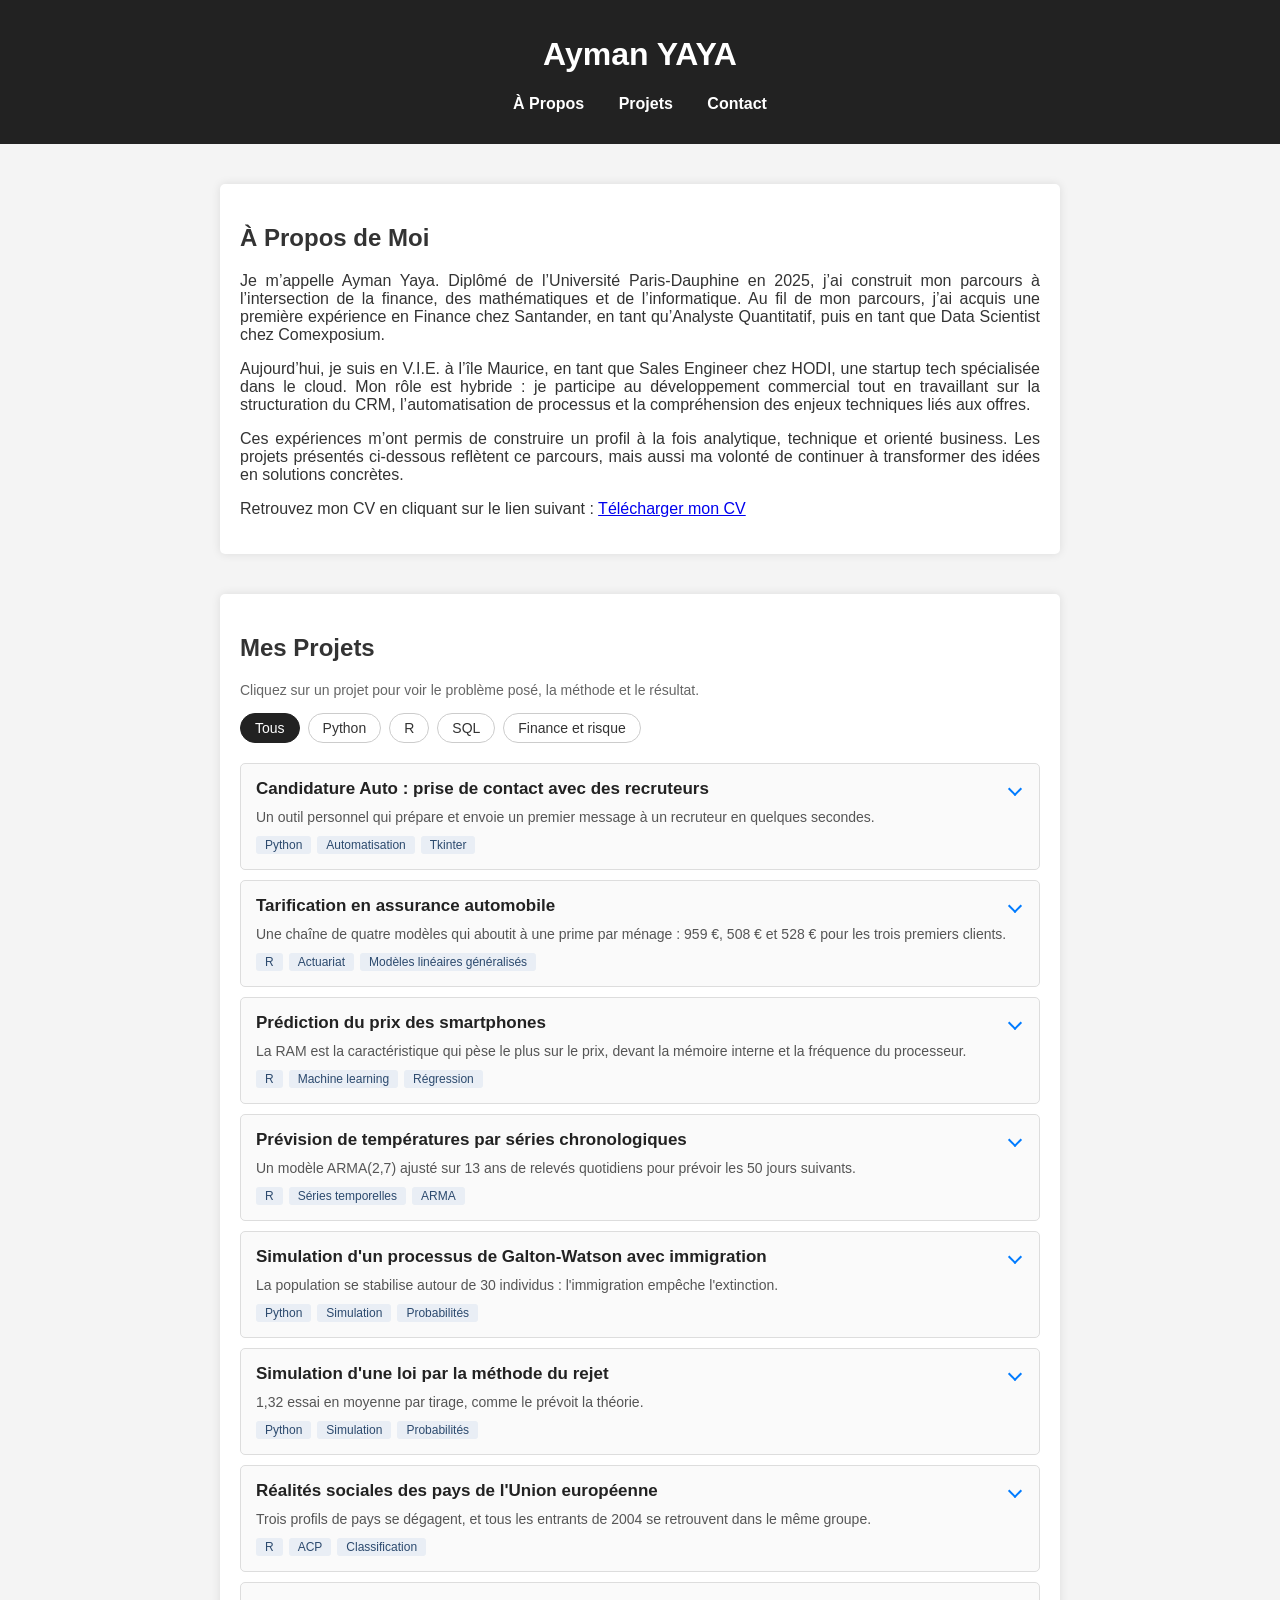
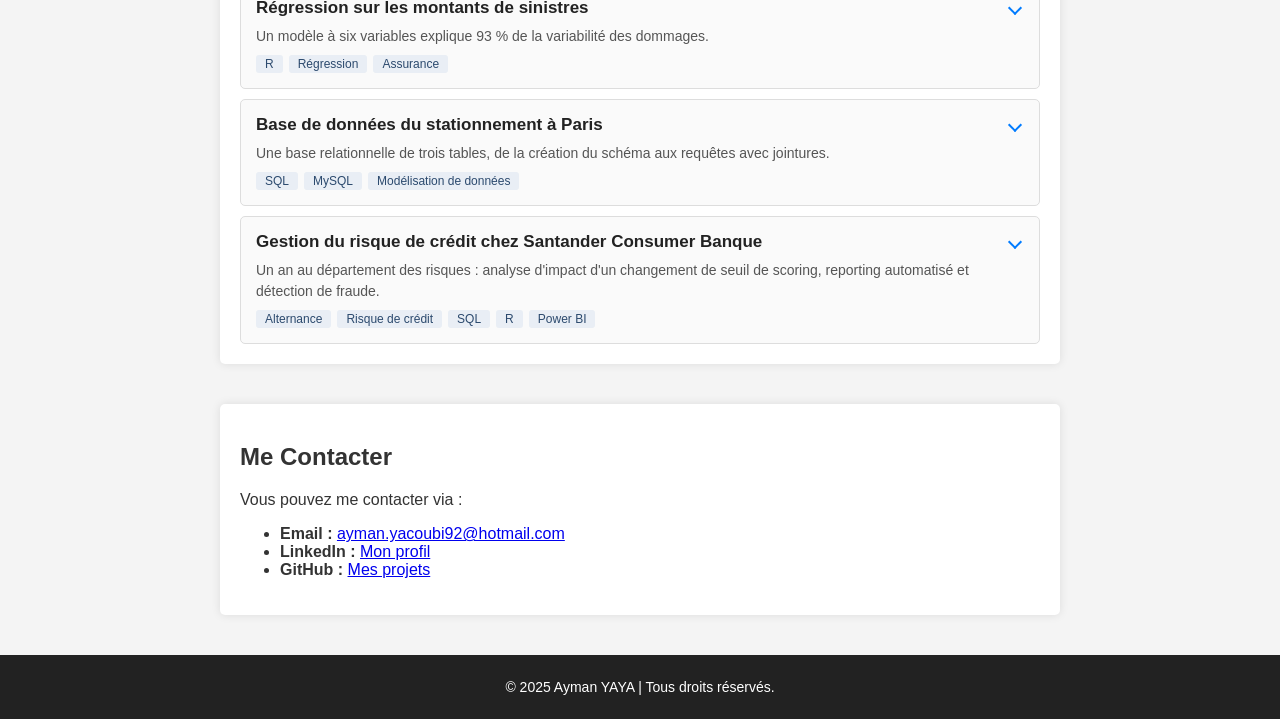
==== commit 16d86dc3: "Replace CV with updated 2026 version Co-Authored-By: Claude Opus 5.5 <noreply@anthropic.com> Claude-" ====
--- a/index.html
+++ b/index.html
@@ -35,7 +35,7 @@
         Ces expériences m’ont permis de construire un profil à la fois analytique, technique et orienté business. Les projets présentés ci-dessous reflètent ce parcours, mais aussi ma volonté de continuer à transformer des idées en solutions concrètes.
     </p>
     <p>Retrouvez mon CV en cliquant sur le lien suivant :
-        <a href="assets/cv/RESUME Risk Finance AYMAN.pdf" target="_blank">Télécharger mon CV</a>
+        <a href="assets/cv/Resume_Ayman_YAYA.pdf" target="_blank">Télécharger mon CV</a>
     </p>
      
 </section>
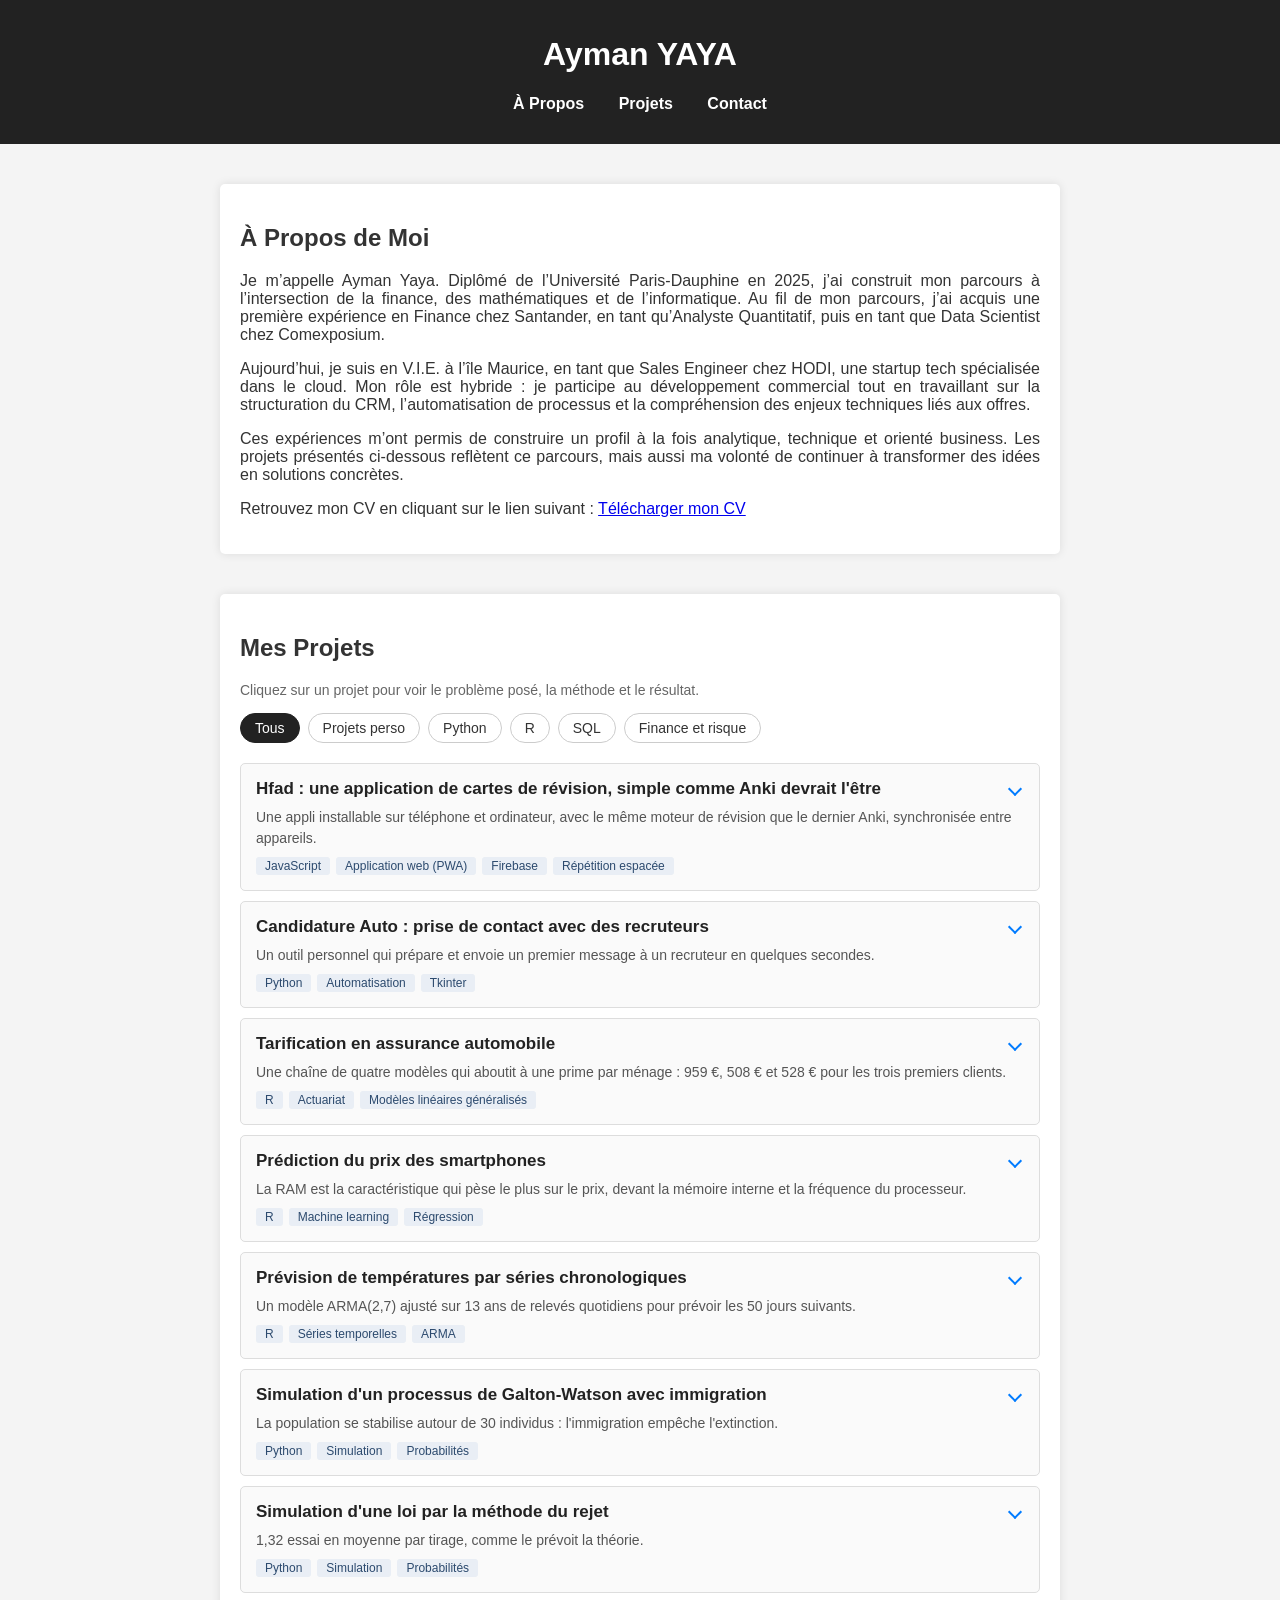
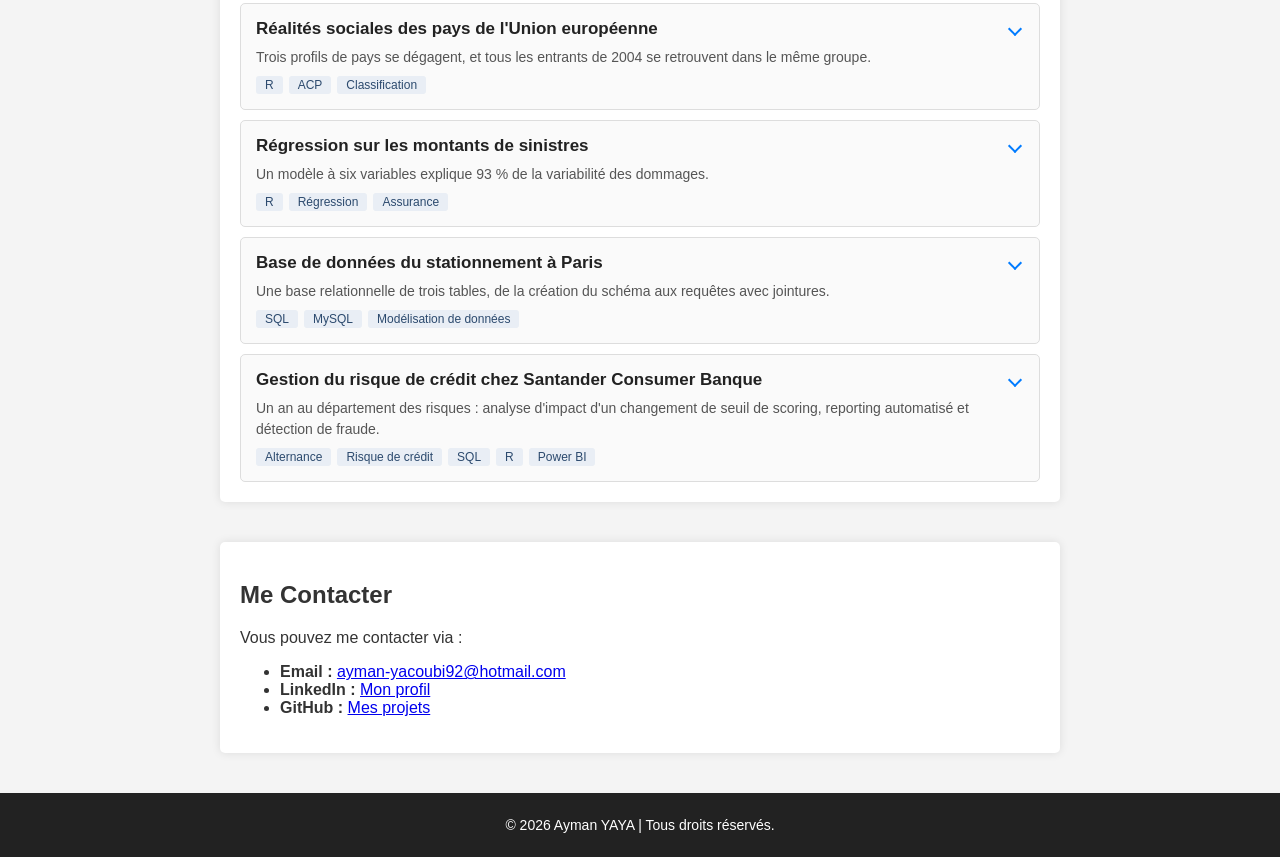
==== commit d21dee89: "Correction du lien mail de contact et de l'année du pied de page Co-Authored-By: Claude Opus 5.5 <no" ====
--- a/index.html
+++ b/index.html
@@ -56,7 +56,7 @@
         <h2>Me Contacter</h2>
         <p>Vous pouvez me contacter via :</p>
         <ul>
-            <li><strong>Email :</strong> <a href="mailto:ayman.yaya@example.com">ayman.yacoubi92@hotmail.com</a></li>
+            <li><strong>Email :</strong> <a href="mailto:ayman-yacoubi92@hotmail.com">ayman-yacoubi92@hotmail.com</a></li>
             <li><strong>LinkedIn :</strong> <a href="https://www.linkedin.com/in/yayaa" target="_blank">Mon profil</a></li>
             <li><strong>GitHub :</strong> <a href="https://github.com/AymanYAYA" target="_blank">Mes projets</a></li>
         </ul>
@@ -64,7 +64,7 @@
 
     <!-- Pied de page -->
     <footer>
-        <p>© 2025 Ayman YAYA | Tous droits réservés.</p>
+        <p>© 2026 Ayman YAYA | Tous droits réservés.</p>
     </footer>
 
     <script src="script.js"></script>
